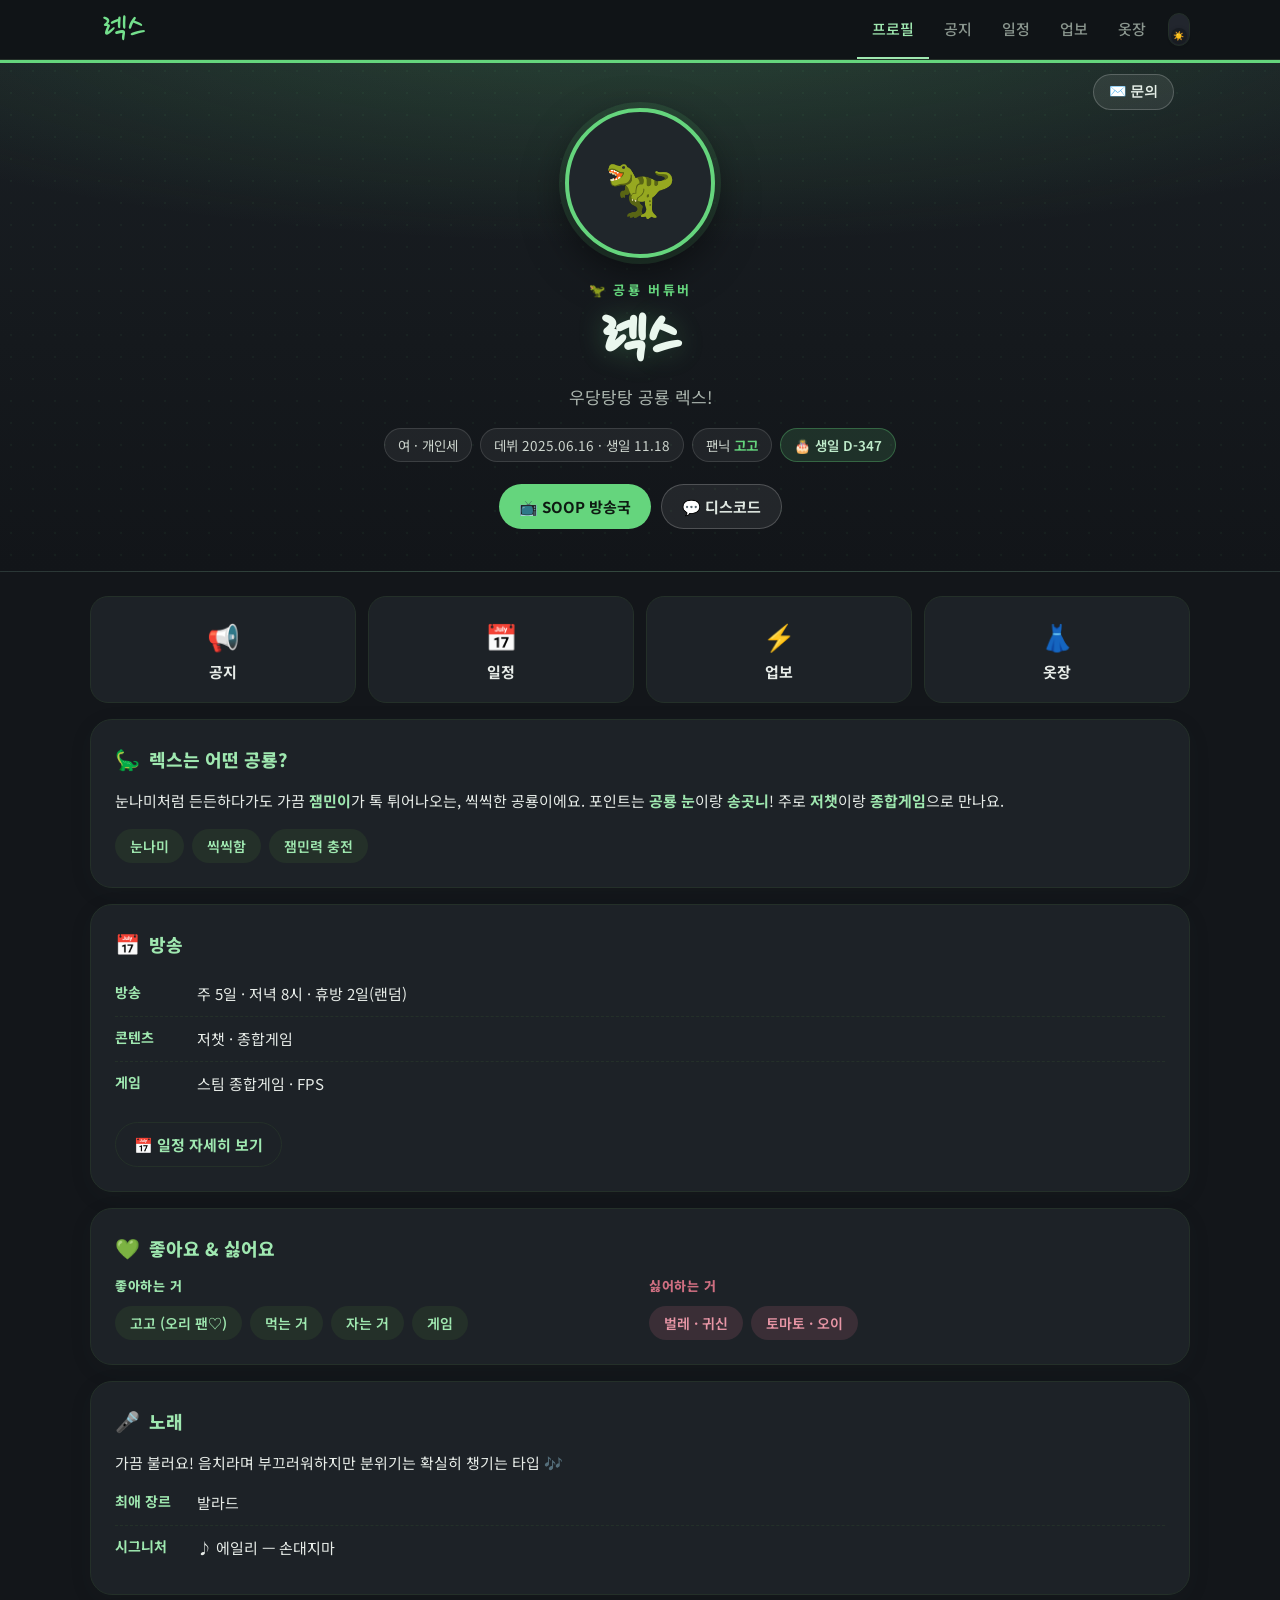
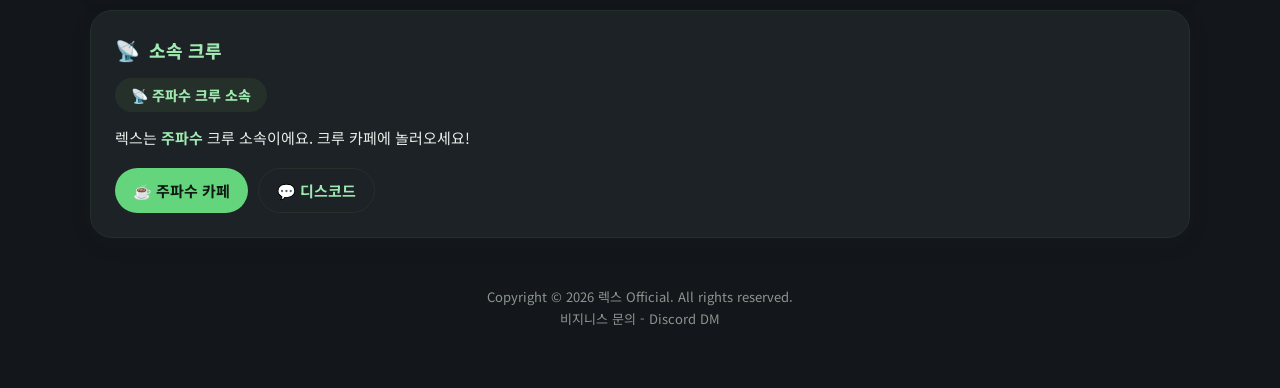
==== index.html @ 1ec3212a "Add files via upload" ====
<!DOCTYPE html>
<html lang="ko">
<head>
  <meta charset="UTF-8">
  <meta name="viewport" content="width=device-width, initial-scale=1.0">
  <title>렉스</title>
  <link rel="icon" type="image/jpeg" href="https://profile.img.sooplive.co.kr/LOGO/fo/fonetree/fonetree.jpg">
  <meta name="description" content="우당탕탕 공룡 렉스 공식 페이지">
  <meta property="og:type" content="website">
  <meta property="og:title" content="렉스">
  <meta property="og:description" content="우당탕탕 공룡 렉스 공식 페이지">
  <meta property="og:image" content="https://profile.img.sooplive.co.kr/LOGO/fo/fonetree/fonetree.jpg">
  <meta property="og:image:width" content="600">
  <meta property="og:image:height" content="600">
  <meta name="twitter:card" content="summary_large_image">
  <link href="https://fonts.googleapis.com/css2?family=Nanum+Pen+Script&family=Noto+Sans+KR:wght@300;400;500;700;800&display=swap" rel="stylesheet">
  <style>
    :root {
      /* 렉스: 초록 #65D57D + 슬레이트 #3C3F43 (style.css :root와 같은 값) */
      --main: #65D57D;
      --main-dark: #2BA458;
      --main-light: #DDF5E5;
      --bg: #F3FAF5;
      --card: #FFFFFF;
      --logo: #2BA458;
      --text: #262B2E;
      --text-soft: #8A938C;
      --slate: #3C3F43;
      --page-width: 1100px;
      --pen: 'Noto Sans KR', sans-serif;        /* 본문 = 깔끔 가독성 */
      --katuri: 'Nanum Pen Script', cursive;     /* 로고·이름 = 손글씨 */
    }
    body.dark {
      --main: #65D57D;
      --main-dark: #9FE8B0;
      --main-light: #243029;
      --bg: #13161A;
      --card: #1D2227;
      --logo: #74E08D;
      --text: #E7ECE8;
      --text-soft: #8A968E;
    }
    body.dark .nav { background: rgba(17,20,24,0.9); }
    body.dark .iq-modal { background: var(--card); color: var(--text); }
    body { transition: background .2s ease, color .2s ease; }
    * { margin: 0; padding: 0; box-sizing: border-box; }
    body {
      background: var(--bg); color: var(--text);
      font-family: var(--pen);
      min-height: 100vh;
      padding: 20px 16px 40px;
      overflow-x: hidden;
    }
    /* ── 네비 ── */
    .nav {
      position: sticky; top: 0; z-index: 100;
      background: rgba(243,250,245,0.9);
      backdrop-filter: blur(12px);
      border-bottom: 1.5px solid var(--main-light);
      display: flex; justify-content: center;
      margin: -20px -16px 0;
      padding: 0 12px;
    }
    .nav-inner { display: flex; align-items: center; max-width: var(--page-width); width: 100%; }
    .nav a.nav-logo {
      font-family: var(--katuri); font-size: 38px !important;
      color: var(--logo) !important; padding: 6px 12px;
      text-decoration: none; margin-right: auto;
      line-height: 1; white-space: nowrap; flex-shrink: 0;
    }
    .nav a {
      padding: 18px 15px; font-size: 15px; font-weight: 500;
      color: var(--text-soft); text-decoration: none;
      border-bottom: 2.5px solid transparent; transition: all .2s; white-space: nowrap;
    }
    .nav a:hover, .nav a.active { color: var(--main-dark); border-bottom-color: var(--main-dark); }
    .theme-switch {
      flex-shrink: 0; margin-left: 7px; position: relative;
      width: 22px; height: 33px; border-radius: 999px;
      border: 1.5px solid var(--main-light); background: #eceef1; cursor: pointer; padding: 0;
    }
    .theme-switch .knob {
      position: absolute; left: 1.5px; top: 1.5px; width: 16px; height: 16px; border-radius: 50%;
      background: #fff; display: flex; align-items: center; justify-content: center;
      font-size: 9px; transition: top .2s ease, background .2s ease; box-shadow: 0 1px 4px rgba(0,0,0,.2);
    }
    body.dark .theme-switch { background: #22262e; }
    body.dark .theme-switch .knob { top: 14px; background: #181c22; }
    @media (max-width: 560px) {
      .nav a.nav-logo { font-size: 30px !important; padding: 6px 6px; }
      .nav { padding: 0 6px; }
      .nav a { padding: 14px 9px; font-size: 13px; }
    }
    @media (max-width: 400px) { .nav a { padding: 12px 7px; font-size: 12px; } }
    /* ── 히어로 (다크 풀배경 + 초록 포인트) ── */
    .hero {
      position: relative; left: 50%; margin-left: -50vw; width: 100vw;
      box-shadow: inset 0 3px 0 0 var(--main);
      background:
        radial-gradient(125% 80% at 50% -12%, rgba(101,213,125,0.22), transparent 60%),
        linear-gradient(180deg, #191e23 0%, #15191d 55%, #121519 100%);
      border-bottom: 1px solid rgba(255,255,255,0.06);
      overflow: hidden;
    }
    .hero::after {
      content: ""; position: absolute; inset: 0; pointer-events: none; opacity: .55;
      background-image: radial-gradient(rgba(101,213,125,0.09) 1px, transparent 1.6px);
      background-size: 22px 22px;
    }
    .hero-inner { position: relative; z-index: 1; max-width: var(--page-width); margin: 0 auto; padding: 48px 16px 42px; text-align: center; }
    .inquiry-btn {
      position: absolute; top: 14px; right: 16px; z-index: 3;
      background: rgba(255,255,255,0.08); border: 1.5px solid rgba(255,255,255,0.2);
      color: #e6efe8; border-radius: 999px; padding: 8px 15px;
      font-size: 14px; font-weight: 700; cursor: pointer; transition: .2s;
    }
    .inquiry-btn:hover { background: var(--main); color: #0e1a12; border-color: var(--main); }
    .avatar {
      width: 150px; height: 150px; border-radius: 50%; overflow: hidden; margin: 0 auto 18px;
      background: #20262b; border: 4px solid var(--main);
      box-shadow: 0 0 0 6px rgba(101,213,125,0.12), 0 14px 40px rgba(0,0,0,0.5);
      display: flex; align-items: center; justify-content: center; font-size: 58px; cursor: pointer;
    }
    .avatar img { width: 100%; height: 100%; object-fit: cover; display: block; }
    .hero-eyebrow { display: inline-block; font-size: 13px; font-weight: 700; letter-spacing: .18em; color: var(--main); margin-bottom: 4px; }
    .hero-name { font-family: var(--katuri); font-size: 70px; line-height: 1; color: #EAF7EE; margin: 2px 0 8px; text-shadow: 0 2px 26px rgba(101,213,125,0.28); }
    .hero-bio { font-size: 17px; color: #aab4ad; max-width: 520px; margin: 0 auto; line-height: 1.7; }
    .hero-meta { display: flex; gap: 8px; justify-content: center; flex-wrap: wrap; margin-top: 16px; }
    .meta-chip { font-size: 13.5px; color: #cdd5ce; background: rgba(255,255,255,0.06); border: 1px solid rgba(255,255,255,0.12); padding: 6px 13px; border-radius: 999px; }
    .meta-chip b { color: var(--main); font-weight: 700; }
    .meta-chip.dday { background: rgba(101,213,125,0.14); border-color: rgba(101,213,125,0.32); color: #bfeccb; font-weight: 600; }
    .hero-btns { display: flex; gap: 10px; justify-content: center; flex-wrap: wrap; margin-top: 22px; }
    .hbtn { display: inline-flex; align-items: center; gap: 7px; padding: 11px 20px; border-radius: 999px; font-size: 15px; font-weight: 700; text-decoration: none; transition: .2s; }
    .hbtn.primary { background: var(--main); color: #0e1a12; }
    .hbtn.primary:hover { background: #7ee093; transform: translateY(-2px); }
    .hbtn.ghost { background: rgba(255,255,255,0.07); color: #dfe7e1; border: 1.5px solid rgba(255,255,255,0.2); }
    .hbtn.ghost:hover { background: rgba(255,255,255,0.14); transform: translateY(-2px); }
    @media (max-width: 560px) {
      .hero-name { font-size: 52px; }
      .avatar { width: 122px; height: 122px; font-size: 46px; }
      .hero-inner { padding: 40px 16px 36px; }
    }
    /* ── 본문 ── */
    .wrap { max-width: var(--page-width); margin: 0 auto; position: relative; z-index: 1; }
    .tiles { display: grid; grid-template-columns: repeat(4, 1fr); gap: 12px; margin: 24px 0 4px; }
    .tile { display: flex; flex-direction: column; align-items: center; gap: 7px; padding: 20px 10px; border-radius: 18px; background: var(--card); border: 1.5px solid var(--main-light); text-decoration: none; color: var(--text); font-weight: 700; font-size: 15px; transition: .2s; }
    .tile:hover { transform: translateY(-3px); border-color: var(--main); box-shadow: 0 10px 26px rgba(0,0,0,0.12); }
    .tile .ic { font-size: 26px; }
    @media (max-width: 560px) { .tiles { grid-template-columns: repeat(2, 1fr); } }
    .card { background: var(--card); border: 1.5px solid var(--main-light); border-radius: 22px; padding: 24px; margin-top: 16px; box-shadow: 0 6px 24px rgba(40,60,50,0.07); }
    .card-head { display: flex; align-items: center; gap: 9px; margin-bottom: 14px; }
    .card-head .ic { font-size: 20px; }
    .card-head h2 { font-size: 18px; font-weight: 800; color: var(--main-dark); }
    .card p { color: var(--text); line-height: 1.85; font-size: 15px; }
    .card p b { color: var(--main-dark); }
    .chips { display: flex; gap: 8px; flex-wrap: wrap; }
    .chips.mt { margin-top: 14px; }
    .chip { background: var(--main-light); color: var(--main-dark); border-radius: 999px; padding: 7px 15px; font-size: 14px; font-weight: 600; }
    .chip.neg { background: rgba(217,116,138,0.15); color: #cf6f81; }
    body.dark .chip.neg { color: #e896a6; }
    .ld { display: grid; grid-template-columns: 1fr 1fr; gap: 18px; }
    .ld .lab { font-size: 13px; font-weight: 800; letter-spacing: .04em; margin-bottom: 11px; }
    .ld .like .lab { color: var(--main-dark); }
    .ld .dis .lab { color: #cf6f81; }
    @media (max-width: 560px) { .ld { grid-template-columns: 1fr; gap: 16px; } }
    .info-rows { margin-top: 4px; }
    .ir { display: flex; gap: 12px; padding: 10px 0; border-bottom: 1px dashed var(--main-light); }
    .ir:last-child { border-bottom: none; }
    .ir .k { flex-shrink: 0; width: 70px; font-weight: 700; color: var(--main-dark); font-size: 14px; }
    .ir .v { color: var(--text); font-size: 15px; line-height: 1.6; }
    .cbtns { display: flex; gap: 10px; flex-wrap: wrap; margin-top: 16px; }
    .cbtn { display: inline-flex; align-items: center; gap: 7px; padding: 11px 18px; border-radius: 999px; font-size: 15px; font-weight: 700; text-decoration: none; transition: .2s; }
    .cbtn.fill { background: var(--main); color: #0e1a12; }
    .cbtn.fill:hover { filter: brightness(1.06); transform: translateY(-2px); }
    .cbtn.line { background: transparent; border: 1.5px solid var(--main-light); color: var(--main-dark); }
    .cbtn.line:hover { background: var(--main-light); transform: translateY(-2px); }
    .crew-badge { display: inline-flex; align-items: center; gap: 7px; background: var(--main-light); color: var(--main-dark); font-weight: 800; font-size: 14px; padding: 7px 16px; border-radius: 999px; margin-bottom: 12px; }
    /* ── 문의 모달 ── */
    .iq-ov { position: absolute; left: 0; right: 0; background: rgba(15,18,22,0.45); display: none; align-items: flex-start; justify-content: center; z-index: 600; padding: 16px; }
    .iq-ov.show { display: flex; }
    .iq-modal { background: var(--card); color: var(--text); border-radius: 22px; width: 100%; max-width: 420px; padding: 24px; box-shadow: 0 20px 60px rgba(0,0,0,0.35); border: 1.5px solid var(--main-light); }
    .iq-title { font-size: 18px; font-weight: 800; color: var(--main-dark); margin-bottom: 4px; }
    .iq-desc { font-size: 13px; color: var(--text-soft); margin-bottom: 16px; }
    .iq-input { width: 100%; padding: 12px 14px; border-radius: 12px; border: 1.5px solid var(--main-light); font-size: 14px; outline: none; margin-bottom: 10px; font-family: inherit; background: var(--bg); color: var(--text); box-sizing: border-box; }
    .iq-input:focus { border-color: var(--main); }
    .iq-btns { display: flex; gap: 8px; margin-top: 6px; }
    .iq-btns button { flex: 1; padding: 12px; border-radius: 12px; border: none; font-size: 14px; font-weight: 700; cursor: pointer; }
    .iq-send { background: var(--main); color: #0e1a12; }
    .iq-cancel { background: var(--main-light); color: var(--main-dark); }
    footer { text-align: center; color: var(--text-soft); font-size: 13px; margin-top: 30px; padding: 18px 0; line-height: 1.7; }
  </style>
</head>
<body>
<nav class="nav">
  <div class="nav-inner">
    <a href="index.html" class="nav-logo">렉스</a>
    <a href="index.html" class="active">프로필</a>
    <a href="notice/">공지</a>
    <a href="schedule/">일정</a>
    <a href="work/">업보</a>
    <a href="dress/">옷장</a>
    <button class="theme-switch" id="themeSwitch" type="button" aria-label="다크모드 전환"><span class="knob" id="themeKnob">🌙</span></button>
  </div>
</nav>
<header class="hero">
  <div class="hero-inner">
    <button class="inquiry-btn" onclick="openInquiry()">✉️ 문의</button>
    <div class="avatar" id="avatarWrap">
      <img id="avatarImg" src="" alt="렉스" style="display:none" onerror="this.style.display='none'; var e=document.getElementById('avatarEmoji'); if(e) e.style.display='flex'">
      <span id="avatarEmoji">🦖</span>
    </div>
    <span class="hero-eyebrow">🦖 공룡 버튜버</span>
    <h1 class="hero-name" id="info-name">렉스</h1>
    <p class="hero-bio" id="info-catchphrase">우당탕탕 공룡 렉스!</p>
    <div class="hero-meta">
      <span class="meta-chip">여 · 개인세</span>
      <span class="meta-chip" id="info-dates"></span>
      <span class="meta-chip">팬닉 <b id="info-fandom"></b></span>
      <span class="meta-chip dday" id="dday-chip" style="display:none"><span id="dday"></span></span>
    </div>
    <div class="hero-btns">
      <a class="hbtn primary" href="https://www.sooplive.com/station/fonetree" target="_blank" rel="noopener">📺 SOOP 방송국</a>
      <a class="hbtn ghost" href="https://discord.gg/Ug9bsttu" target="_blank" rel="noopener">💬 디스코드</a>
    </div>
  </div>
</header>

<div class="wrap">

  <div class="tiles">
    <a class="tile" href="notice/"><span class="ic">📢</span>공지</a>
    <a class="tile" href="schedule/"><span class="ic">📅</span>일정</a>
    <a class="tile" href="work/"><span class="ic">⚡</span>업보</a>
    <a class="tile" href="dress/"><span class="ic">👗</span>옷장</a>
  </div>

  <div class="card">
    <div class="card-head"><span class="ic">🦕</span><h2>렉스는 어떤 공룡?</h2></div>
    <p>눈나미처럼 든든하다가도 가끔 <b>잼민이</b>가 톡 튀어나오는, 씩씩한 공룡이에요. 포인트는 <b>공룡 눈</b>이랑 <b>송곳니</b>! 주로 <b>저챗</b>이랑 <b>종합게임</b>으로 만나요.</p>
    <div class="chips mt" id="info-tags"></div>
  </div>

  <div class="card">
    <div class="card-head"><span class="ic">📅</span><h2>방송</h2></div>
    <div class="info-rows">
      <div class="ir"><span class="k">방송</span><span class="v">주 5일 · 저녁 8시 · 휴방 2일(랜덤)</span></div>
      <div class="ir"><span class="k">콘텐츠</span><span class="v">저챗 · 종합게임</span></div>
      <div class="ir"><span class="k">게임</span><span class="v">스팀 종합게임 · FPS</span></div>
    </div>
    <div class="cbtns"><a class="cbtn line" href="schedule/">📅 일정 자세히 보기</a></div>
  </div>

  <div class="card">
    <div class="card-head"><span class="ic">💚</span><h2>좋아요 &amp; 싫어요</h2></div>
    <div class="ld">
      <div class="like">
        <div class="lab">좋아하는 거</div>
        <div class="chips">
          <span class="chip" id="like1"></span>
          <span class="chip" id="like2"></span>
          <span class="chip" id="like3"></span>
          <span class="chip" id="like4"></span>
        </div>
      </div>
      <div class="dis">
        <div class="lab">싫어하는 거</div>
        <div class="chips">
          <span class="chip neg" id="dislike1"></span>
          <span class="chip neg" id="dislike2"></span>
        </div>
      </div>
    </div>
  </div>

  <div class="card">
    <div class="card-head"><span class="ic">🎤</span><h2>노래</h2></div>
    <p>가끔 불러요! 음치라며 부끄러워하지만 분위기는 확실히 챙기는 타입 🎶</p>
    <div class="info-rows">
      <div class="ir"><span class="k">최애 장르</span><span class="v">발라드</span></div>
      <div class="ir"><span class="k">시그니처</span><span class="v">♪ 에일리 — 손대지마</span></div>
    </div>
  </div>

  <div class="card">
    <div class="card-head"><span class="ic">📡</span><h2>소속 크루</h2></div>
    <span class="crew-badge">📡 주파수 크루 소속</span>
    <p>렉스는 <b>주파수</b> 크루 소속이에요. 크루 카페에 놀러오세요!</p>
    <div class="cbtns">
      <a class="cbtn fill" href="https://cafe.naver.com/zoopasu" target="_blank" rel="noopener">☕ 주파수 카페</a>
      <a class="cbtn line" href="https://discord.gg/Ug9bsttu" target="_blank" rel="noopener">💬 디스코드</a>
    </div>
  </div>

</div>

<footer>Copyright © 2026 렉스 Official. All rights reserved.<br>비지니스 문의 - Discord DM</footer>

<div class="iq-ov" id="iq-ov" onclick="if(event.target===this)closeInquiry()">
  <div class="iq-modal">
    <div class="iq-title">✉️ 문의하기</div>
    <div class="iq-desc">렉스에게 하고 싶은 말을 남겨주세요 🦖</div>
    <input class="iq-input" id="iq-nick" placeholder="닉네임 (필수)">
    <textarea class="iq-input" id="iq-msg" rows="4" placeholder="문의 내용을 적어주세요"></textarea>
    <div class="iq-btns">
      <button class="iq-cancel" onclick="closeInquiry()">취소</button>
      <button class="iq-send" onclick="sendInquiry()">보내기 💚</button>
    </div>
  </div>
</div>
<script src="https://cdn.jsdelivr.net/npm/@supabase/supabase-js@2/dist/umd/supabase.min.js"></script>
<script src="supabase.js"></script>
<script>
  // 화면에 "그 요소가 있을 때만" 채워짐. DB(profile id=1)가 비어도 아래 기본값으로 보임.
  const defaults = {
    'soop-id': 'fonetree',
    avatar: '',                       // 직접 이미지/움짤(.gif) URL을 넣으면 SOOP 프사보다 우선
    'info-name': '렉스',
    'info-catchphrase': '우당탕탕 공룡 렉스!',
    'info-tags': '눈나미, 씩씩함, 잼민력 충전',
    'info-fandom': '고고',
    'info-dates': '데뷔 2025.06.16 · 생일 11.18',
    like1: '고고 (오리 팬♡)', like2: '먹는 거', like3: '자는 거', like4: '게임',
    dislike1: '벌레 · 귀신', dislike2: '토마토 · 오이',
  };

  async function load() {
    let saved = {};
    try {
      const { data } = await db.from('profile').select('data').eq('id', 1);
      if (data && data[0] && data[0].data) saved = data[0].data;
    } catch (e) { console.log('profile load error', e); }
    const d = { ...defaults, ...saved };

    // 필수① SOOP 프사 연동: 직접 URL(avatar) 우선, 없으면 soop-id로 자동 조립
    function soopAvatar(id) {
      if (!id) return null;
      id = id.trim().toLowerCase();
      if (id.length < 2) return null;
      return `https://profile.img.sooplive.co.kr/LOGO/${id.slice(0,2)}/${id}/${id}.jpg`;
    }
    const url = d.avatar || soopAvatar(d['soop-id']);
    const img = document.getElementById('avatarImg');
    const em = document.getElementById('avatarEmoji');
    if (url && img) { img.src = url; img.style.display = 'block'; if (em) em.style.display = 'none'; }

    const set = (id, v) => { const el = document.getElementById(id); if (el) el.textContent = v || ''; };
    set('info-name', d['info-name']);
    set('info-catchphrase', d['info-catchphrase']);
    set('info-dates', d['info-dates']);
    set('info-fandom', d['info-fandom']);

    const tagsEl = document.getElementById('info-tags');
    if (tagsEl) tagsEl.innerHTML = (d['info-tags'] || '').split(',').filter(t => t.trim())
      .map(t => `<span class="chip">${t.trim()}</span>`).join('');

    ['like1','like2','like3','like4','dislike1','dislike2'].forEach(id => {
      const el = document.getElementById(id);
      if (el) { const v = (d[id] || '').trim(); el.textContent = v; el.style.display = v ? '' : 'none'; }
    });
  }
  load();

  // 필수② 문의 모달
  function openInquiry() {
    const ov = document.getElementById('iq-ov');
    const e = window.event;
    let y = 80;
    if (e) { y = (e.pageY != null ? e.pageY : (e.clientY || 0)); }
    ov.style.top = Math.max(10, y - 60) + 'px';
    ov.classList.add('show');
  }
  function closeInquiry() { document.getElementById('iq-ov').classList.remove('show'); }
  async function sendInquiry() {
    const nick = document.getElementById('iq-nick').value.trim();
    if (!nick) { alert('닉네임을 적어주세요'); return; }
    const msg = document.getElementById('iq-msg').value.trim();
    if (!msg) { alert('문의 내용을 적어주세요'); return; }
    const ok = await insertRow('inquiries', { nickname: nick, message: msg });
    if (ok) {
      alert('문의가 전송됐어요! 🦖');
      document.getElementById('iq-nick').value = ''; document.getElementById('iq-msg').value = '';
      closeInquiry();
    } else { alert('전송 실패 ㅠㅠ 잠시 후 다시 시도해주세요'); }
  }

  // SOOP iframe 높이 자동 전송
  if (window.parent !== window && typeof initIframeResize === 'function') {
    window.addEventListener('load', initIframeResize);
    setTimeout(initIframeResize, 800);
  }
</script>
<script>
  // 필수③ 다크모드 토글 (저장값이 'light'가 아니면 다크 = 기본 다크)
  (function () {
    if (localStorage.getItem('theme') !== 'light') document.body.classList.add('dark');
    var sw = document.getElementById('themeSwitch');
    var knob = document.getElementById('themeKnob');
    function refresh() { if (knob) knob.textContent = document.body.classList.contains('dark') ? '☀️' : '🌙'; }
    if (sw) sw.addEventListener('click', function () {
      document.body.classList.toggle('dark');
      localStorage.setItem('theme', document.body.classList.contains('dark') ? 'dark' : 'light');
      refresh();
    });
    refresh();
  })();
</script>
<script src="fx.js"></script>
<script>
  // 생일 D-Day (fx.js의 fxDday 사용). 생일 = 11-18
  (function () {
    if (typeof fxDday !== 'function') return;
    var n = fxDday('11-18');
    if (n === null) return;
    var chip = document.getElementById('dday-chip');
    var t = document.getElementById('dday');
    if (t) t.textContent = (n === 0 ? '🎉 오늘 생일!' : '🎂 생일 D-' + n);
    if (chip) chip.style.display = '';
  })();
</script>
</body>
</html>
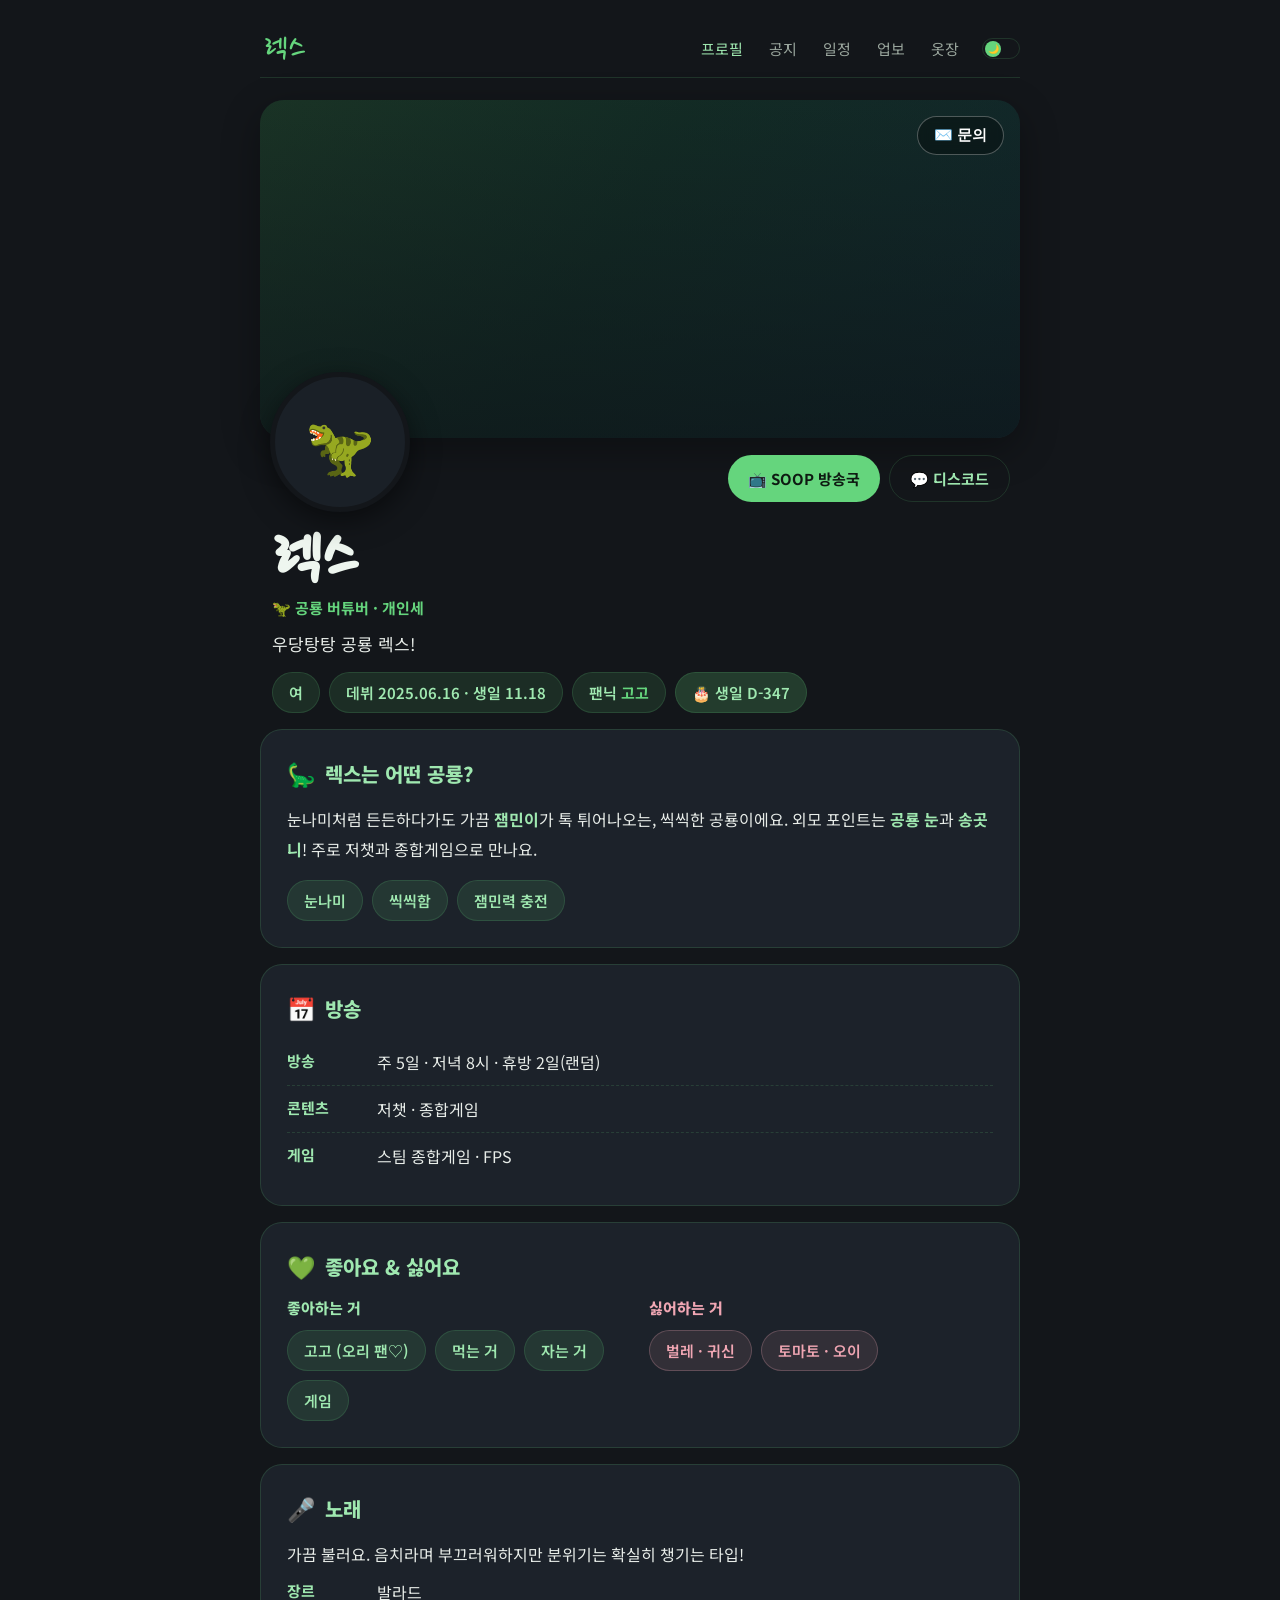
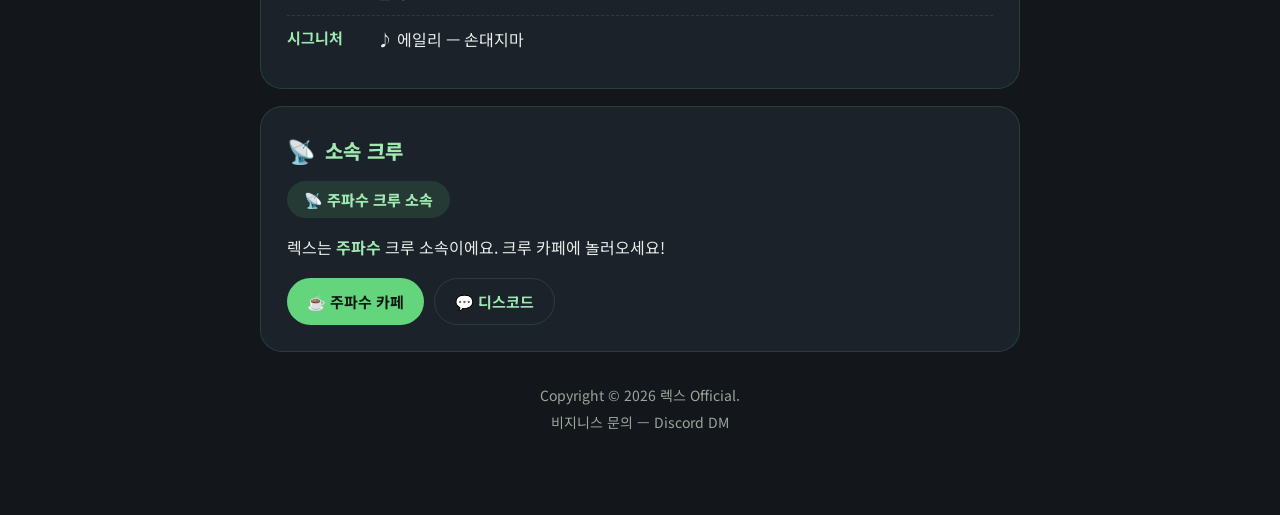
==== commit 1e267cf4: "Add files via upload" ====
--- a/index.html
+++ b/index.html
@@ -10,412 +10,246 @@
   <meta property="og:title" content="렉스">
   <meta property="og:description" content="우당탕탕 공룡 렉스 공식 페이지">
   <meta property="og:image" content="https://profile.img.sooplive.co.kr/LOGO/fo/fonetree/fonetree.jpg">
-  <meta property="og:image:width" content="600">
-  <meta property="og:image:height" content="600">
+  <meta property="og:image:width" content="600"><meta property="og:image:height" content="600">
   <meta name="twitter:card" content="summary_large_image">
-  <link href="https://fonts.googleapis.com/css2?family=Nanum+Pen+Script&family=Noto+Sans+KR:wght@300;400;500;700;800&display=swap" rel="stylesheet">
+  <link href="https://fonts.googleapis.com/css2?family=Nanum+Pen+Script&family=Noto+Sans+KR:wght@400;500;700;800&display=swap" rel="stylesheet">
   <style>
-    :root {
-      /* 렉스: 초록 #65D57D + 슬레이트 #3C3F43 (style.css :root와 같은 값) */
-      --main: #65D57D;
-      --main-dark: #2BA458;
-      --main-light: #DDF5E5;
-      --bg: #F3FAF5;
-      --card: #FFFFFF;
-      --logo: #2BA458;
-      --text: #262B2E;
-      --text-soft: #8A938C;
-      --slate: #3C3F43;
-      --page-width: 1100px;
-      --pen: 'Noto Sans KR', sans-serif;        /* 본문 = 깔끔 가독성 */
-      --katuri: 'Nanum Pen Script', cursive;     /* 로고·이름 = 손글씨 */
+    :root{
+      --bg:#13161A; --bg2:#0E1115; --card:#1C222A; --main:#65D57D; --soft:#9FE8B0; --line:rgba(101,213,125,.16);
+      --text:#E8EDE9; --tsoft:#9AA69D; --pink:#F0A6B3; --page:760px;
+      --banner-h:338px; --hand:'Nanum Pen Script',cursive; --pen:'Noto Sans KR',sans-serif;
     }
-    body.dark {
-      --main: #65D57D;
-      --main-dark: #9FE8B0;
-      --main-light: #243029;
-      --bg: #13161A;
-      --card: #1D2227;
-      --logo: #74E08D;
-      --text: #E7ECE8;
-      --text-soft: #8A968E;
-    }
-    body.dark .nav { background: rgba(17,20,24,0.9); }
-    body.dark .iq-modal { background: var(--card); color: var(--text); }
-    body { transition: background .2s ease, color .2s ease; }
-    * { margin: 0; padding: 0; box-sizing: border-box; }
-    body {
-      background: var(--bg); color: var(--text);
-      font-family: var(--pen);
-      min-height: 100vh;
-      padding: 20px 16px 40px;
-      overflow-x: hidden;
-    }
-    /* ── 네비 ── */
-    .nav {
-      position: sticky; top: 0; z-index: 100;
-      background: rgba(243,250,245,0.9);
-      backdrop-filter: blur(12px);
-      border-bottom: 1.5px solid var(--main-light);
-      display: flex; justify-content: center;
-      margin: -20px -16px 0;
-      padding: 0 12px;
-    }
-    .nav-inner { display: flex; align-items: center; max-width: var(--page-width); width: 100%; }
-    .nav a.nav-logo {
-      font-family: var(--katuri); font-size: 38px !important;
-      color: var(--logo) !important; padding: 6px 12px;
-      text-decoration: none; margin-right: auto;
-      line-height: 1; white-space: nowrap; flex-shrink: 0;
-    }
-    .nav a {
-      padding: 18px 15px; font-size: 15px; font-weight: 500;
-      color: var(--text-soft); text-decoration: none;
-      border-bottom: 2.5px solid transparent; transition: all .2s; white-space: nowrap;
-    }
-    .nav a:hover, .nav a.active { color: var(--main-dark); border-bottom-color: var(--main-dark); }
-    .theme-switch {
-      flex-shrink: 0; margin-left: 7px; position: relative;
-      width: 22px; height: 33px; border-radius: 999px;
-      border: 1.5px solid var(--main-light); background: #eceef1; cursor: pointer; padding: 0;
-    }
-    .theme-switch .knob {
-      position: absolute; left: 1.5px; top: 1.5px; width: 16px; height: 16px; border-radius: 50%;
-      background: #fff; display: flex; align-items: center; justify-content: center;
-      font-size: 9px; transition: top .2s ease, background .2s ease; box-shadow: 0 1px 4px rgba(0,0,0,.2);
-    }
-    body.dark .theme-switch { background: #22262e; }
-    body.dark .theme-switch .knob { top: 14px; background: #181c22; }
-    @media (max-width: 560px) {
-      .nav a.nav-logo { font-size: 30px !important; padding: 6px 6px; }
-      .nav { padding: 0 6px; }
-      .nav a { padding: 14px 9px; font-size: 13px; }
-    }
-    @media (max-width: 400px) { .nav a { padding: 12px 7px; font-size: 12px; } }
-    /* ── 히어로 (다크 풀배경 + 초록 포인트) ── */
-    .hero {
-      position: relative; left: 50%; margin-left: -50vw; width: 100vw;
-      box-shadow: inset 0 3px 0 0 var(--main);
-      background:
-        radial-gradient(125% 80% at 50% -12%, rgba(101,213,125,0.22), transparent 60%),
-        linear-gradient(180deg, #191e23 0%, #15191d 55%, #121519 100%);
-      border-bottom: 1px solid rgba(255,255,255,0.06);
-      overflow: hidden;
-    }
-    .hero::after {
-      content: ""; position: absolute; inset: 0; pointer-events: none; opacity: .55;
-      background-image: radial-gradient(rgba(101,213,125,0.09) 1px, transparent 1.6px);
-      background-size: 22px 22px;
-    }
-    .hero-inner { position: relative; z-index: 1; max-width: var(--page-width); margin: 0 auto; padding: 48px 16px 42px; text-align: center; }
-    .inquiry-btn {
-      position: absolute; top: 14px; right: 16px; z-index: 3;
-      background: rgba(255,255,255,0.08); border: 1.5px solid rgba(255,255,255,0.2);
-      color: #e6efe8; border-radius: 999px; padding: 8px 15px;
-      font-size: 14px; font-weight: 700; cursor: pointer; transition: .2s;
-    }
-    .inquiry-btn:hover { background: var(--main); color: #0e1a12; border-color: var(--main); }
-    .avatar {
-      width: 150px; height: 150px; border-radius: 50%; overflow: hidden; margin: 0 auto 18px;
-      background: #20262b; border: 4px solid var(--main);
-      box-shadow: 0 0 0 6px rgba(101,213,125,0.12), 0 14px 40px rgba(0,0,0,0.5);
-      display: flex; align-items: center; justify-content: center; font-size: 58px; cursor: pointer;
-    }
-    .avatar img { width: 100%; height: 100%; object-fit: cover; display: block; }
-    .hero-eyebrow { display: inline-block; font-size: 13px; font-weight: 700; letter-spacing: .18em; color: var(--main); margin-bottom: 4px; }
-    .hero-name { font-family: var(--katuri); font-size: 70px; line-height: 1; color: #EAF7EE; margin: 2px 0 8px; text-shadow: 0 2px 26px rgba(101,213,125,0.28); }
-    .hero-bio { font-size: 17px; color: #aab4ad; max-width: 520px; margin: 0 auto; line-height: 1.7; }
-    .hero-meta { display: flex; gap: 8px; justify-content: center; flex-wrap: wrap; margin-top: 16px; }
-    .meta-chip { font-size: 13.5px; color: #cdd5ce; background: rgba(255,255,255,0.06); border: 1px solid rgba(255,255,255,0.12); padding: 6px 13px; border-radius: 999px; }
-    .meta-chip b { color: var(--main); font-weight: 700; }
-    .meta-chip.dday { background: rgba(101,213,125,0.14); border-color: rgba(101,213,125,0.32); color: #bfeccb; font-weight: 600; }
-    .hero-btns { display: flex; gap: 10px; justify-content: center; flex-wrap: wrap; margin-top: 22px; }
-    .hbtn { display: inline-flex; align-items: center; gap: 7px; padding: 11px 20px; border-radius: 999px; font-size: 15px; font-weight: 700; text-decoration: none; transition: .2s; }
-    .hbtn.primary { background: var(--main); color: #0e1a12; }
-    .hbtn.primary:hover { background: #7ee093; transform: translateY(-2px); }
-    .hbtn.ghost { background: rgba(255,255,255,0.07); color: #dfe7e1; border: 1.5px solid rgba(255,255,255,0.2); }
-    .hbtn.ghost:hover { background: rgba(255,255,255,0.14); transform: translateY(-2px); }
-    @media (max-width: 560px) {
-      .hero-name { font-size: 52px; }
-      .avatar { width: 122px; height: 122px; font-size: 46px; }
-      .hero-inner { padding: 40px 16px 36px; }
-    }
-    /* ── 본문 ── */
-    .wrap { max-width: var(--page-width); margin: 0 auto; position: relative; z-index: 1; }
-    .tiles { display: grid; grid-template-columns: repeat(4, 1fr); gap: 12px; margin: 24px 0 4px; }
-    .tile { display: flex; flex-direction: column; align-items: center; gap: 7px; padding: 20px 10px; border-radius: 18px; background: var(--card); border: 1.5px solid var(--main-light); text-decoration: none; color: var(--text); font-weight: 700; font-size: 15px; transition: .2s; }
-    .tile:hover { transform: translateY(-3px); border-color: var(--main); box-shadow: 0 10px 26px rgba(0,0,0,0.12); }
-    .tile .ic { font-size: 26px; }
-    @media (max-width: 560px) { .tiles { grid-template-columns: repeat(2, 1fr); } }
-    .card { background: var(--card); border: 1.5px solid var(--main-light); border-radius: 22px; padding: 24px; margin-top: 16px; box-shadow: 0 6px 24px rgba(40,60,50,0.07); }
-    .card-head { display: flex; align-items: center; gap: 9px; margin-bottom: 14px; }
-    .card-head .ic { font-size: 20px; }
-    .card-head h2 { font-size: 18px; font-weight: 800; color: var(--main-dark); }
-    .card p { color: var(--text); line-height: 1.85; font-size: 15px; }
-    .card p b { color: var(--main-dark); }
-    .chips { display: flex; gap: 8px; flex-wrap: wrap; }
-    .chips.mt { margin-top: 14px; }
-    .chip { background: var(--main-light); color: var(--main-dark); border-radius: 999px; padding: 7px 15px; font-size: 14px; font-weight: 600; }
-    .chip.neg { background: rgba(217,116,138,0.15); color: #cf6f81; }
-    body.dark .chip.neg { color: #e896a6; }
-    .ld { display: grid; grid-template-columns: 1fr 1fr; gap: 18px; }
-    .ld .lab { font-size: 13px; font-weight: 800; letter-spacing: .04em; margin-bottom: 11px; }
-    .ld .like .lab { color: var(--main-dark); }
-    .ld .dis .lab { color: #cf6f81; }
-    @media (max-width: 560px) { .ld { grid-template-columns: 1fr; gap: 16px; } }
-    .info-rows { margin-top: 4px; }
-    .ir { display: flex; gap: 12px; padding: 10px 0; border-bottom: 1px dashed var(--main-light); }
-    .ir:last-child { border-bottom: none; }
-    .ir .k { flex-shrink: 0; width: 70px; font-weight: 700; color: var(--main-dark); font-size: 14px; }
-    .ir .v { color: var(--text); font-size: 15px; line-height: 1.6; }
-    .cbtns { display: flex; gap: 10px; flex-wrap: wrap; margin-top: 16px; }
-    .cbtn { display: inline-flex; align-items: center; gap: 7px; padding: 11px 18px; border-radius: 999px; font-size: 15px; font-weight: 700; text-decoration: none; transition: .2s; }
-    .cbtn.fill { background: var(--main); color: #0e1a12; }
-    .cbtn.fill:hover { filter: brightness(1.06); transform: translateY(-2px); }
-    .cbtn.line { background: transparent; border: 1.5px solid var(--main-light); color: var(--main-dark); }
-    .cbtn.line:hover { background: var(--main-light); transform: translateY(-2px); }
-    .crew-badge { display: inline-flex; align-items: center; gap: 7px; background: var(--main-light); color: var(--main-dark); font-weight: 800; font-size: 14px; padding: 7px 16px; border-radius: 999px; margin-bottom: 12px; }
-    /* ── 문의 모달 ── */
-    .iq-ov { position: absolute; left: 0; right: 0; background: rgba(15,18,22,0.45); display: none; align-items: flex-start; justify-content: center; z-index: 600; padding: 16px; }
-    .iq-ov.show { display: flex; }
-    .iq-modal { background: var(--card); color: var(--text); border-radius: 22px; width: 100%; max-width: 420px; padding: 24px; box-shadow: 0 20px 60px rgba(0,0,0,0.35); border: 1.5px solid var(--main-light); }
-    .iq-title { font-size: 18px; font-weight: 800; color: var(--main-dark); margin-bottom: 4px; }
-    .iq-desc { font-size: 13px; color: var(--text-soft); margin-bottom: 16px; }
-    .iq-input { width: 100%; padding: 12px 14px; border-radius: 12px; border: 1.5px solid var(--main-light); font-size: 14px; outline: none; margin-bottom: 10px; font-family: inherit; background: var(--bg); color: var(--text); box-sizing: border-box; }
-    .iq-input:focus { border-color: var(--main); }
-    .iq-btns { display: flex; gap: 8px; margin-top: 6px; }
-    .iq-btns button { flex: 1; padding: 12px; border-radius: 12px; border: none; font-size: 14px; font-weight: 700; cursor: pointer; }
-    .iq-send { background: var(--main); color: #0e1a12; }
-    .iq-cancel { background: var(--main-light); color: var(--main-dark); }
-    footer { text-align: center; color: var(--text-soft); font-size: 13px; margin-top: 30px; padding: 18px 0; line-height: 1.7; }
+    body.dim{ --bg:#1A2027; --bg2:#151B22; --card:#242C35; --text:#F2F7F3; --tsoft:#A7B3AA; }
+    *{ margin:0; padding:0; box-sizing:border-box; }
+    body{ background:var(--bg); color:var(--text); font-family:var(--pen); font-size:16px; min-height:100vh; padding:0 20px 80px; overflow-x:hidden; transition:background .2s; }
+    /* nav */
+    .nav{ max-width:var(--page); margin:20px auto 0; display:flex; align-items:center; border-bottom:1px solid var(--line); }
+    .nav a.nav-logo{ font-family:var(--hand); font-size:36px !important; color:var(--main) !important; margin-right:auto; padding:8px 4px; text-decoration:none; line-height:1; white-space:nowrap; }
+    .nav a{ font-size:15px; color:var(--tsoft); text-decoration:none; padding:18px 13px; transition:.15s; white-space:nowrap; }
+    .nav a:hover, .nav a.active{ color:var(--soft); }
+    .tsw{ margin-left:10px; width:38px; height:21px; border-radius:999px; border:1px solid var(--line); background:transparent; position:relative; cursor:pointer; flex-shrink:0; }
+    .tsw .k{ position:absolute; top:1.5px; left:2px; width:16px; height:16px; border-radius:50%; background:var(--main); transition:left .2s; font-size:9px; text-align:center; line-height:16px; }
+    body.dim .tsw .k{ left:18px; }
+    @media(max-width:560px){ .nav a.nav-logo{ font-size:30px !important; } .nav a{ padding:16px 9px; font-size:14px; } }
+    /* profile + banner */
+    .profile{ max-width:var(--page); margin:22px auto 0; }
+    .band{ height:var(--banner-h); border-radius:24px; position:relative; overflow:hidden; box-shadow:0 12px 38px rgba(0,0,0,.32); background:linear-gradient(120deg,#1d3a2a 0%, #143029 45%, #122a31 100%); }
+    .band .bgimg{ position:absolute; inset:0; background-size:cover; background-position:center; background-repeat:no-repeat; }
+    .band .bgimg.blur{ filter:blur(30px) brightness(.62); transform:scale(1.35); }
+    .band .grad{ position:absolute; inset:0; background:linear-gradient(180deg, rgba(13,22,18,.2) 0%, rgba(13,20,24,.7) 100%); }
+    .band .iq{ position:absolute; top:16px; right:16px; z-index:3; background:rgba(0,0,0,.32); border:1px solid rgba(255,255,255,.28); color:#fff; font-size:15px; font-weight:700; padding:9px 16px; border-radius:999px; cursor:pointer; backdrop-filter:blur(6px); }
+    .band .iq:hover{ background:var(--main); color:#0e1a12; border-color:var(--main); }
+    .head{ display:flex; align-items:flex-end; justify-content:space-between; gap:14px; padding:0 10px; margin-top:-66px; position:relative; z-index:2; flex-wrap:wrap; }
+    .avatar{ width:140px; height:140px; border-radius:50%; overflow:hidden; background:#1a2027; border:5px solid var(--bg); box-shadow:0 8px 28px rgba(0,0,0,.5); display:flex; align-items:center; justify-content:center; font-size:56px; flex-shrink:0; cursor:pointer; }
+    .avatar img{ width:100%; height:100%; object-fit:cover; }
+    .hbtns{ display:flex; gap:9px; padding-bottom:10px; flex-wrap:wrap; }
+    .btn{ display:inline-flex; align-items:center; gap:8px; padding:12px 20px; border-radius:999px; font-size:15px; font-weight:700; text-decoration:none; transition:.2s; cursor:pointer; border:none; font-family:inherit; }
+    .btn.fill{ background:var(--main); color:#0e1a12; } .btn.fill:hover{ filter:brightness(1.06); transform:translateY(-2px); }
+    .btn.line{ background:transparent; border:1.5px solid var(--line); color:var(--soft); } .btn.line:hover{ background:rgba(101,213,125,.1); }
+    @media(max-width:560px){ .band{ border-radius:18px; } }
+    .pbody{ padding:16px 12px 0; }
+    .pname{ font-family:var(--hand); font-size:74px; line-height:.9; color:#EEF6EF; }
+    .peb{ font-size:15px; color:var(--main); font-weight:700; margin-top:2px; }
+    .pbio{ font-size:17px; color:var(--text); margin-top:12px; line-height:1.7; }
+    .meta{ display:flex; gap:9px; flex-wrap:wrap; margin-top:14px; }
+    .chip{ background:rgba(101,213,125,.12); color:var(--soft); border:1.5px solid var(--line); border-radius:999px; padding:9px 16px; font-size:15px; font-weight:600; }
+    .chip b{ color:var(--main); } .chip.day{ background:rgba(101,213,125,.2); }
+    .card{ background:var(--card); border:1.5px solid var(--line); border-radius:22px; padding:26px; margin-top:16px; }
+    .card:first-of-type{ margin-top:22px; }
+    .card h2{ font-size:20px; color:var(--soft); display:flex; align-items:center; gap:9px; margin-bottom:14px; font-weight:800; }
+    .card h2 .ic{ font-size:23px; }
+    .card p{ font-size:16px; line-height:1.9; color:var(--text); } .card p b{ color:var(--soft); }
+    .chips{ display:flex; gap:9px; flex-wrap:wrap; } .chips.mt{ margin-top:15px; }
+    .gchip{ background:rgba(101,213,125,.12); color:var(--soft); border:1.5px solid var(--line); border-radius:999px; padding:9px 16px; font-size:15px; font-weight:600; }
+    .gchip.neg{ background:rgba(240,166,179,.1); color:var(--pink); border-color:rgba(240,166,179,.25); }
+    .rows .r{ display:flex; gap:14px; padding:11px 0; border-bottom:1px dashed var(--line); } .rows .r:last-child{ border:none; }
+    .r .k{ width:76px; flex-shrink:0; color:var(--soft); font-weight:700; font-size:15px; } .r .v{ color:var(--text); font-size:16px; }
+    .ld{ display:grid; grid-template-columns:1fr 1fr; gap:18px; } @media(max-width:520px){ .ld{ grid-template-columns:1fr; gap:16px; } }
+    .ld .lab{ font-size:15px; font-weight:800; margin-bottom:12px; } .ld .like .lab{ color:var(--soft); } .ld .dis .lab{ color:var(--pink); }
+    .crewbadge{ display:inline-flex; gap:7px; align-items:center; background:rgba(101,213,125,.13); color:var(--soft); font-weight:800; font-size:15px; padding:8px 17px; border-radius:999px; margin-bottom:14px; }
+    .crewrow{ display:flex; gap:10px; flex-wrap:wrap; margin-top:16px; }
+    footer{ max-width:var(--page); margin:30px auto 0; text-align:center; color:var(--tsoft); font-size:14px; line-height:1.9; }
+    @media(max-width:560px){ .pname{ font-size:62px; } body{ padding:0 16px 70px; } }
+    /* modal */
+    .ov{ position:fixed; inset:0; background:rgba(8,11,14,.66); display:none; align-items:center; justify-content:center; z-index:600; padding:16px; }
+    .ov.show{ display:flex; }
+    .mod{ background:var(--card); border:1.5px solid var(--line); border-radius:22px; width:100%; max-width:420px; padding:26px; box-shadow:0 22px 60px rgba(0,0,0,.5); }
+    .mod h3{ font-size:19px; color:var(--soft); margin-bottom:5px; font-weight:800; }
+    .mod p{ font-size:14px; color:var(--tsoft); margin-bottom:17px; }
+    .mod input,.mod textarea{ width:100%; padding:13px 15px; border-radius:13px; border:1.5px solid var(--line); background:var(--bg2); color:var(--text); font-family:inherit; font-size:15px; margin-bottom:10px; outline:none; }
+    .mod input:focus,.mod textarea:focus{ border-color:var(--main); }
+    .mod .b{ display:flex; gap:9px; margin-top:5px; }
+    .mod .b button{ flex:1; padding:13px; border-radius:13px; border:none; font-weight:800; font-size:15px; cursor:pointer; }
+    .mod .send{ background:var(--main); color:#0e1a12; } .mod .can{ background:rgba(101,213,125,.1); color:var(--soft); }
   </style>
 </head>
 <body>
 <nav class="nav">
-  <div class="nav-inner">
-    <a href="index.html" class="nav-logo">렉스</a>
-    <a href="index.html" class="active">프로필</a>
-    <a href="notice/">공지</a>
-    <a href="schedule/">일정</a>
-    <a href="work/">업보</a>
-    <a href="dress/">옷장</a>
-    <button class="theme-switch" id="themeSwitch" type="button" aria-label="다크모드 전환"><span class="knob" id="themeKnob">🌙</span></button>
-  </div>
+  <a href="index.html" class="nav-logo">렉스</a>
+  <a href="index.html" class="active">프로필</a>
+  <a href="notice/">공지</a>
+  <a href="schedule/">일정</a>
+  <a href="work/">업보</a>
+  <a href="dress/">옷장</a>
+  <button class="tsw" id="themeSwitch" type="button" aria-label="다크모드"><span class="k" id="themeKnob">🌙</span></button>
 </nav>
-<header class="hero">
-  <div class="hero-inner">
-    <button class="inquiry-btn" onclick="openInquiry()">✉️ 문의</button>
+<div class="profile">
+  <div class="band">
+    <div class="bgimg" id="bannerImg"></div>
+    <div class="grad"></div>
+    <button class="iq" onclick="openInquiry()">✉️ 문의</button>
+  </div>
+  <div class="head">
     <div class="avatar" id="avatarWrap">
       <img id="avatarImg" src="" alt="렉스" style="display:none" onerror="this.style.display='none'; var e=document.getElementById('avatarEmoji'); if(e) e.style.display='flex'">
       <span id="avatarEmoji">🦖</span>
     </div>
-    <span class="hero-eyebrow">🦖 공룡 버튜버</span>
-    <h1 class="hero-name" id="info-name">렉스</h1>
-    <p class="hero-bio" id="info-catchphrase">우당탕탕 공룡 렉스!</p>
-    <div class="hero-meta">
-      <span class="meta-chip">여 · 개인세</span>
-      <span class="meta-chip" id="info-dates"></span>
-      <span class="meta-chip">팬닉 <b id="info-fandom"></b></span>
-      <span class="meta-chip dday" id="dday-chip" style="display:none"><span id="dday"></span></span>
-    </div>
-    <div class="hero-btns">
-      <a class="hbtn primary" href="https://www.sooplive.com/station/fonetree" target="_blank" rel="noopener">📺 SOOP 방송국</a>
-      <a class="hbtn ghost" href="https://discord.gg/Ug9bsttu" target="_blank" rel="noopener">💬 디스코드</a>
-    </div>
-  </div>
-</header>
-
-<div class="wrap">
-
-  <div class="tiles">
-    <a class="tile" href="notice/"><span class="ic">📢</span>공지</a>
-    <a class="tile" href="schedule/"><span class="ic">📅</span>일정</a>
-    <a class="tile" href="work/"><span class="ic">⚡</span>업보</a>
-    <a class="tile" href="dress/"><span class="ic">👗</span>옷장</a>
-  </div>
-
-  <div class="card">
-    <div class="card-head"><span class="ic">🦕</span><h2>렉스는 어떤 공룡?</h2></div>
-    <p>눈나미처럼 든든하다가도 가끔 <b>잼민이</b>가 톡 튀어나오는, 씩씩한 공룡이에요. 포인트는 <b>공룡 눈</b>이랑 <b>송곳니</b>! 주로 <b>저챗</b>이랑 <b>종합게임</b>으로 만나요.</p>
+    <div class="hbtns">
+      <a class="btn fill" href="https://www.sooplive.com/station/fonetree" target="_blank" rel="noopener">📺 SOOP 방송국</a>
+      <a class="btn line" href="https://discord.gg/Ug9bsttu" target="_blank" rel="noopener">💬 디스코드</a>
+    </div>
+  </div>
+  <div class="pbody">
+    <h1 class="pname" id="info-name">렉스</h1>
+    <div class="peb">🦖 공룡 버튜버 · 개인세</div>
+    <p class="pbio" id="info-catchphrase">우당탕탕 공룡 렉스!</p>
+    <div class="meta">
+      <span class="chip">여</span>
+      <span class="chip" id="info-dates"></span>
+      <span class="chip">팬닉 <b id="info-fandom"></b></span>
+      <span class="chip day" id="dday-chip" style="display:none"><span id="dday"></span></span>
+    </div>
+  </div>
+
+  <div class="card">
+    <h2><span class="ic">🦕</span>렉스는 어떤 공룡?</h2>
+    <p>눈나미처럼 든든하다가도 가끔 <b>잼민이</b>가 톡 튀어나오는, 씩씩한 공룡이에요. 외모 포인트는 <b>공룡 눈</b>과 <b>송곳니</b>! 주로 저챗과 종합게임으로 만나요.</p>
     <div class="chips mt" id="info-tags"></div>
   </div>
 
   <div class="card">
-    <div class="card-head"><span class="ic">📅</span><h2>방송</h2></div>
-    <div class="info-rows">
-      <div class="ir"><span class="k">방송</span><span class="v">주 5일 · 저녁 8시 · 휴방 2일(랜덤)</span></div>
-      <div class="ir"><span class="k">콘텐츠</span><span class="v">저챗 · 종합게임</span></div>
-      <div class="ir"><span class="k">게임</span><span class="v">스팀 종합게임 · FPS</span></div>
-    </div>
-    <div class="cbtns"><a class="cbtn line" href="schedule/">📅 일정 자세히 보기</a></div>
-  </div>
-
-  <div class="card">
-    <div class="card-head"><span class="ic">💚</span><h2>좋아요 &amp; 싫어요</h2></div>
+    <h2><span class="ic">📅</span>방송</h2>
+    <div class="rows">
+      <div class="r"><span class="k">방송</span><span class="v">주 5일 · 저녁 8시 · 휴방 2일(랜덤)</span></div>
+      <div class="r"><span class="k">콘텐츠</span><span class="v">저챗 · 종합게임</span></div>
+      <div class="r"><span class="k">게임</span><span class="v">스팀 종합게임 · FPS</span></div>
+    </div>
+  </div>
+
+  <div class="card">
+    <h2><span class="ic">💚</span>좋아요 &amp; 싫어요</h2>
     <div class="ld">
-      <div class="like">
-        <div class="lab">좋아하는 거</div>
+      <div class="like"><div class="lab">좋아하는 거</div>
         <div class="chips">
-          <span class="chip" id="like1"></span>
-          <span class="chip" id="like2"></span>
-          <span class="chip" id="like3"></span>
-          <span class="chip" id="like4"></span>
+          <span class="gchip" id="like1"></span><span class="gchip" id="like2"></span><span class="gchip" id="like3"></span><span class="gchip" id="like4"></span>
         </div>
       </div>
-      <div class="dis">
-        <div class="lab">싫어하는 거</div>
+      <div class="dis"><div class="lab">싫어하는 거</div>
         <div class="chips">
-          <span class="chip neg" id="dislike1"></span>
-          <span class="chip neg" id="dislike2"></span>
+          <span class="gchip neg" id="dislike1"></span><span class="gchip neg" id="dislike2"></span>
         </div>
       </div>
     </div>
   </div>
 
   <div class="card">
-    <div class="card-head"><span class="ic">🎤</span><h2>노래</h2></div>
-    <p>가끔 불러요! 음치라며 부끄러워하지만 분위기는 확실히 챙기는 타입 🎶</p>
-    <div class="info-rows">
-      <div class="ir"><span class="k">최애 장르</span><span class="v">발라드</span></div>
-      <div class="ir"><span class="k">시그니처</span><span class="v">♪ 에일리 — 손대지마</span></div>
-    </div>
-  </div>
-
-  <div class="card">
-    <div class="card-head"><span class="ic">📡</span><h2>소속 크루</h2></div>
-    <span class="crew-badge">📡 주파수 크루 소속</span>
+    <h2><span class="ic">🎤</span>노래</h2>
+    <p>가끔 불러요. 음치라며 부끄러워하지만 분위기는 확실히 챙기는 타입!</p>
+    <div class="rows">
+      <div class="r"><span class="k">장르</span><span class="v">발라드</span></div>
+      <div class="r"><span class="k">시그니처</span><span class="v">♪ 에일리 — 손대지마</span></div>
+    </div>
+  </div>
+
+  <div class="card">
+    <h2><span class="ic">📡</span>소속 크루</h2>
+    <span class="crewbadge">📡 주파수 크루 소속</span>
     <p>렉스는 <b>주파수</b> 크루 소속이에요. 크루 카페에 놀러오세요!</p>
-    <div class="cbtns">
-      <a class="cbtn fill" href="https://cafe.naver.com/zoopasu" target="_blank" rel="noopener">☕ 주파수 카페</a>
-      <a class="cbtn line" href="https://discord.gg/Ug9bsttu" target="_blank" rel="noopener">💬 디스코드</a>
-    </div>
-  </div>
-
+    <div class="crewrow">
+      <a class="btn fill" href="https://cafe.naver.com/zoopasu" target="_blank" rel="noopener">☕ 주파수 카페</a>
+      <a class="btn line" href="https://discord.gg/Ug9bsttu" target="_blank" rel="noopener">💬 디스코드</a>
+    </div>
+  </div>
 </div>
 
-<footer>Copyright © 2026 렉스 Official. All rights reserved.<br>비지니스 문의 - Discord DM</footer>
-
-<div class="iq-ov" id="iq-ov" onclick="if(event.target===this)closeInquiry()">
-  <div class="iq-modal">
-    <div class="iq-title">✉️ 문의하기</div>
-    <div class="iq-desc">렉스에게 하고 싶은 말을 남겨주세요 🦖</div>
-    <input class="iq-input" id="iq-nick" placeholder="닉네임 (필수)">
-    <textarea class="iq-input" id="iq-msg" rows="4" placeholder="문의 내용을 적어주세요"></textarea>
-    <div class="iq-btns">
-      <button class="iq-cancel" onclick="closeInquiry()">취소</button>
-      <button class="iq-send" onclick="sendInquiry()">보내기 💚</button>
-    </div>
+<footer>Copyright © 2026 렉스 Official.<br>비지니스 문의 — Discord DM</footer>
+
+<div class="ov" id="iq-ov" onclick="if(event.target===this)closeInquiry()">
+  <div class="mod">
+    <h3>✉️ 문의하기</h3><p>렉스에게 하고 싶은 말을 남겨주세요 🦖</p>
+    <input id="iq-nick" placeholder="닉네임 (필수)"><textarea id="iq-msg" rows="4" placeholder="문의 내용을 적어주세요"></textarea>
+    <div class="b"><button class="can" onclick="closeInquiry()">취소</button><button class="send" onclick="sendInquiry()">보내기 💚</button></div>
   </div>
 </div>
 <script src="https://cdn.jsdelivr.net/npm/@supabase/supabase-js@2/dist/umd/supabase.min.js"></script>
 <script src="supabase.js"></script>
 <script>
-  // 화면에 "그 요소가 있을 때만" 채워짐. DB(profile id=1)가 비어도 아래 기본값으로 보임.
+  // DB(profile id=1)가 비어도 아래 기본값으로 보임. 관리자에서 바꾸면 그 값이 우선.
   const defaults = {
-    'soop-id': 'fonetree',
-    avatar: '',                       // 직접 이미지/움짤(.gif) URL을 넣으면 SOOP 프사보다 우선
-    'info-name': '렉스',
-    'info-catchphrase': '우당탕탕 공룡 렉스!',
-    'info-tags': '눈나미, 씩씩함, 잼민력 충전',
-    'info-fandom': '고고',
-    'info-dates': '데뷔 2025.06.16 · 생일 11.18',
-    like1: '고고 (오리 팬♡)', like2: '먹는 거', like3: '자는 거', like4: '게임',
-    dislike1: '벌레 · 귀신', dislike2: '토마토 · 오이',
+    'soop-id':'fonetree', avatar:'', banner:'',   // avatar/banner: 직접 이미지(.jpg/.png/.gif) URL 넣으면 우선
+    'info-name':'렉스', 'info-catchphrase':'우당탕탕 공룡 렉스!',
+    'info-tags':'눈나미, 씩씩함, 잼민력 충전', 'info-fandom':'고고',
+    'info-dates':'데뷔 2025.06.16 · 생일 11.18',
+    like1:'고고 (오리 팬♡)', like2:'먹는 거', like3:'자는 거', like4:'게임',
+    dislike1:'벌레 · 귀신', dislike2:'토마토 · 오이',
+    birthday:'11-18',
   };
-
-  async function load() {
-    let saved = {};
-    try {
-      const { data } = await db.from('profile').select('data').eq('id', 1);
-      if (data && data[0] && data[0].data) saved = data[0].data;
-    } catch (e) { console.log('profile load error', e); }
-    const d = { ...defaults, ...saved };
-
-    // 필수① SOOP 프사 연동: 직접 URL(avatar) 우선, 없으면 soop-id로 자동 조립
-    function soopAvatar(id) {
-      if (!id) return null;
-      id = id.trim().toLowerCase();
-      if (id.length < 2) return null;
-      return `https://profile.img.sooplive.co.kr/LOGO/${id.slice(0,2)}/${id}/${id}.jpg`;
+  function soopAvatar(id){ if(!id) return null; id=id.trim().toLowerCase(); if(id.length<2) return null; return `https://profile.img.sooplive.co.kr/LOGO/${id.slice(0,2)}/${id}/${id}.jpg`; }
+
+  async function load(){
+    let saved={};
+    try{ const {data}=await db.from('profile').select('data').eq('id',1); if(data&&data[0]&&data[0].data) saved=data[0].data; }catch(e){ console.log('profile load', e); }
+    const d={ ...defaults, ...saved };
+    const avatarUrl = d.avatar || soopAvatar(d['soop-id']);
+
+    // 프사
+    const img=document.getElementById('avatarImg'), em=document.getElementById('avatarEmoji');
+    if(avatarUrl && img){ img.src=avatarUrl; img.style.display='block'; if(em) em.style.display='none'; }
+
+    // 배너: 직접 배너 URL이 있으면 그걸(중앙), 없으면 SOOP 프사를 흐리게 깔아 연동
+    const bg=document.getElementById('bannerImg');
+    if(bg){
+      if(d.banner){ bg.style.backgroundImage=`url("${d.banner}")`; bg.classList.remove('blur'); }
+      else if(avatarUrl){ bg.style.backgroundImage=`url("${avatarUrl}")`; bg.classList.add('blur'); }
     }
-    const url = d.avatar || soopAvatar(d['soop-id']);
-    const img = document.getElementById('avatarImg');
-    const em = document.getElementById('avatarEmoji');
-    if (url && img) { img.src = url; img.style.display = 'block'; if (em) em.style.display = 'none'; }
-
-    const set = (id, v) => { const el = document.getElementById(id); if (el) el.textContent = v || ''; };
-    set('info-name', d['info-name']);
-    set('info-catchphrase', d['info-catchphrase']);
-    set('info-dates', d['info-dates']);
-    set('info-fandom', d['info-fandom']);
-
-    const tagsEl = document.getElementById('info-tags');
-    if (tagsEl) tagsEl.innerHTML = (d['info-tags'] || '').split(',').filter(t => t.trim())
-      .map(t => `<span class="chip">${t.trim()}</span>`).join('');
-
-    ['like1','like2','like3','like4','dislike1','dislike2'].forEach(id => {
-      const el = document.getElementById(id);
-      if (el) { const v = (d[id] || '').trim(); el.textContent = v; el.style.display = v ? '' : 'none'; }
-    });
+
+    const set=(id,v)=>{ const el=document.getElementById(id); if(el) el.textContent=v||''; };
+    set('info-name', d['info-name']); set('info-catchphrase', d['info-catchphrase']);
+    set('info-dates', d['info-dates']); set('info-fandom', d['info-fandom']);
+
+    const tagsEl=document.getElementById('info-tags');
+    if(tagsEl) tagsEl.innerHTML=(d['info-tags']||'').split(',').filter(t=>t.trim()).map(t=>`<span class="gchip">${t.trim()}</span>`).join('');
+
+    ['like1','like2','like3','like4','dislike1','dislike2'].forEach(id=>{ const el=document.getElementById(id); if(el){ const v=(d[id]||'').trim(); el.textContent=v; el.style.display=v?'':'none'; } });
+
+    // 생일 D-Day
+    (function(){ var mmdd=(d.birthday||'11-18').replace(/\./g,'-'); var t=mmdd.split('-'); var m=+t[t.length-2], dd=+t[t.length-1]; if(!m||!dd) return; var n=new Date(); n.setHours(0,0,0,0); var y=n.getFullYear(); var nx=new Date(y,m-1,dd); if(nx<n) nx=new Date(y+1,m-1,dd); var v=Math.round((nx-n)/864e5); var c=document.getElementById('dday-chip'), x=document.getElementById('dday'); if(x) x.textContent=(v===0?'🎉 오늘 생일!':'🎂 생일 D-'+v); if(c) c.style.display=''; })();
   }
   load();
 
-  // 필수② 문의 모달
-  function openInquiry() {
-    const ov = document.getElementById('iq-ov');
-    const e = window.event;
-    let y = 80;
-    if (e) { y = (e.pageY != null ? e.pageY : (e.clientY || 0)); }
-    ov.style.top = Math.max(10, y - 60) + 'px';
-    ov.classList.add('show');
+  // 문의
+  function openInquiry(){ document.getElementById('iq-ov').classList.add('show'); }
+  function closeInquiry(){ document.getElementById('iq-ov').classList.remove('show'); }
+  async function sendInquiry(){
+    const nick=document.getElementById('iq-nick').value.trim(); if(!nick){ alert('닉네임을 적어주세요'); return; }
+    const msg=document.getElementById('iq-msg').value.trim(); if(!msg){ alert('문의 내용을 적어주세요'); return; }
+    const ok=await insertRow('inquiries',{ nickname:nick, message:msg });
+    if(ok){ alert('문의가 전송됐어요! 🦖'); document.getElementById('iq-nick').value=''; document.getElementById('iq-msg').value=''; closeInquiry(); }
+    else { alert('전송 실패 ㅠㅠ 잠시 후 다시 시도해주세요'); }
   }
-  function closeInquiry() { document.getElementById('iq-ov').classList.remove('show'); }
-  async function sendInquiry() {
-    const nick = document.getElementById('iq-nick').value.trim();
-    if (!nick) { alert('닉네임을 적어주세요'); return; }
-    const msg = document.getElementById('iq-msg').value.trim();
-    if (!msg) { alert('문의 내용을 적어주세요'); return; }
-    const ok = await insertRow('inquiries', { nickname: nick, message: msg });
-    if (ok) {
-      alert('문의가 전송됐어요! 🦖');
-      document.getElementById('iq-nick').value = ''; document.getElementById('iq-msg').value = '';
-      closeInquiry();
-    } else { alert('전송 실패 ㅠㅠ 잠시 후 다시 시도해주세요'); }
-  }
-
-  // SOOP iframe 높이 자동 전송
-  if (window.parent !== window && typeof initIframeResize === 'function') {
-    window.addEventListener('load', initIframeResize);
-    setTimeout(initIframeResize, 800);
-  }
-</script>
-<script>
-  // 필수③ 다크모드 토글 (저장값이 'light'가 아니면 다크 = 기본 다크)
-  (function () {
-    if (localStorage.getItem('theme') !== 'light') document.body.classList.add('dark');
-    var sw = document.getElementById('themeSwitch');
-    var knob = document.getElementById('themeKnob');
-    function refresh() { if (knob) knob.textContent = document.body.classList.contains('dark') ? '☀️' : '🌙'; }
-    if (sw) sw.addEventListener('click', function () {
-      document.body.classList.toggle('dark');
-      localStorage.setItem('theme', document.body.classList.contains('dark') ? 'dark' : 'light');
-      refresh();
-    });
-    refresh();
+
+  // SOOP iframe 높이 자동
+  if(window.parent!==window && typeof initIframeResize==='function'){ window.addEventListener('load', initIframeResize); setTimeout(initIframeResize, 800); }
+
+  // 다크모드 토글 (기본 깊은 다크 ↔ 살짝 밝은 다크 = 배경 항상 어둡게)
+  (function(){
+    var sw=document.getElementById('themeSwitch'), k=document.getElementById('themeKnob');
+    if(localStorage.getItem('rexdim')==='1') document.body.classList.add('dim');
+    function r(){ if(k) k.textContent=document.body.classList.contains('dim')?'☀️':'🌙'; }
+    if(sw) sw.onclick=function(){ document.body.classList.toggle('dim'); localStorage.setItem('rexdim', document.body.classList.contains('dim')?'1':'0'); r(); };
+    r();
   })();
 </script>
 <script src="fx.js"></script>
-<script>
-  // 생일 D-Day (fx.js의 fxDday 사용). 생일 = 11-18
-  (function () {
-    if (typeof fxDday !== 'function') return;
-    var n = fxDday('11-18');
-    if (n === null) return;
-    var chip = document.getElementById('dday-chip');
-    var t = document.getElementById('dday');
-    if (t) t.textContent = (n === 0 ? '🎉 오늘 생일!' : '🎂 생일 D-' + n);
-    if (chip) chip.style.display = '';
-  })();
-</script>
 </body>
 </html>
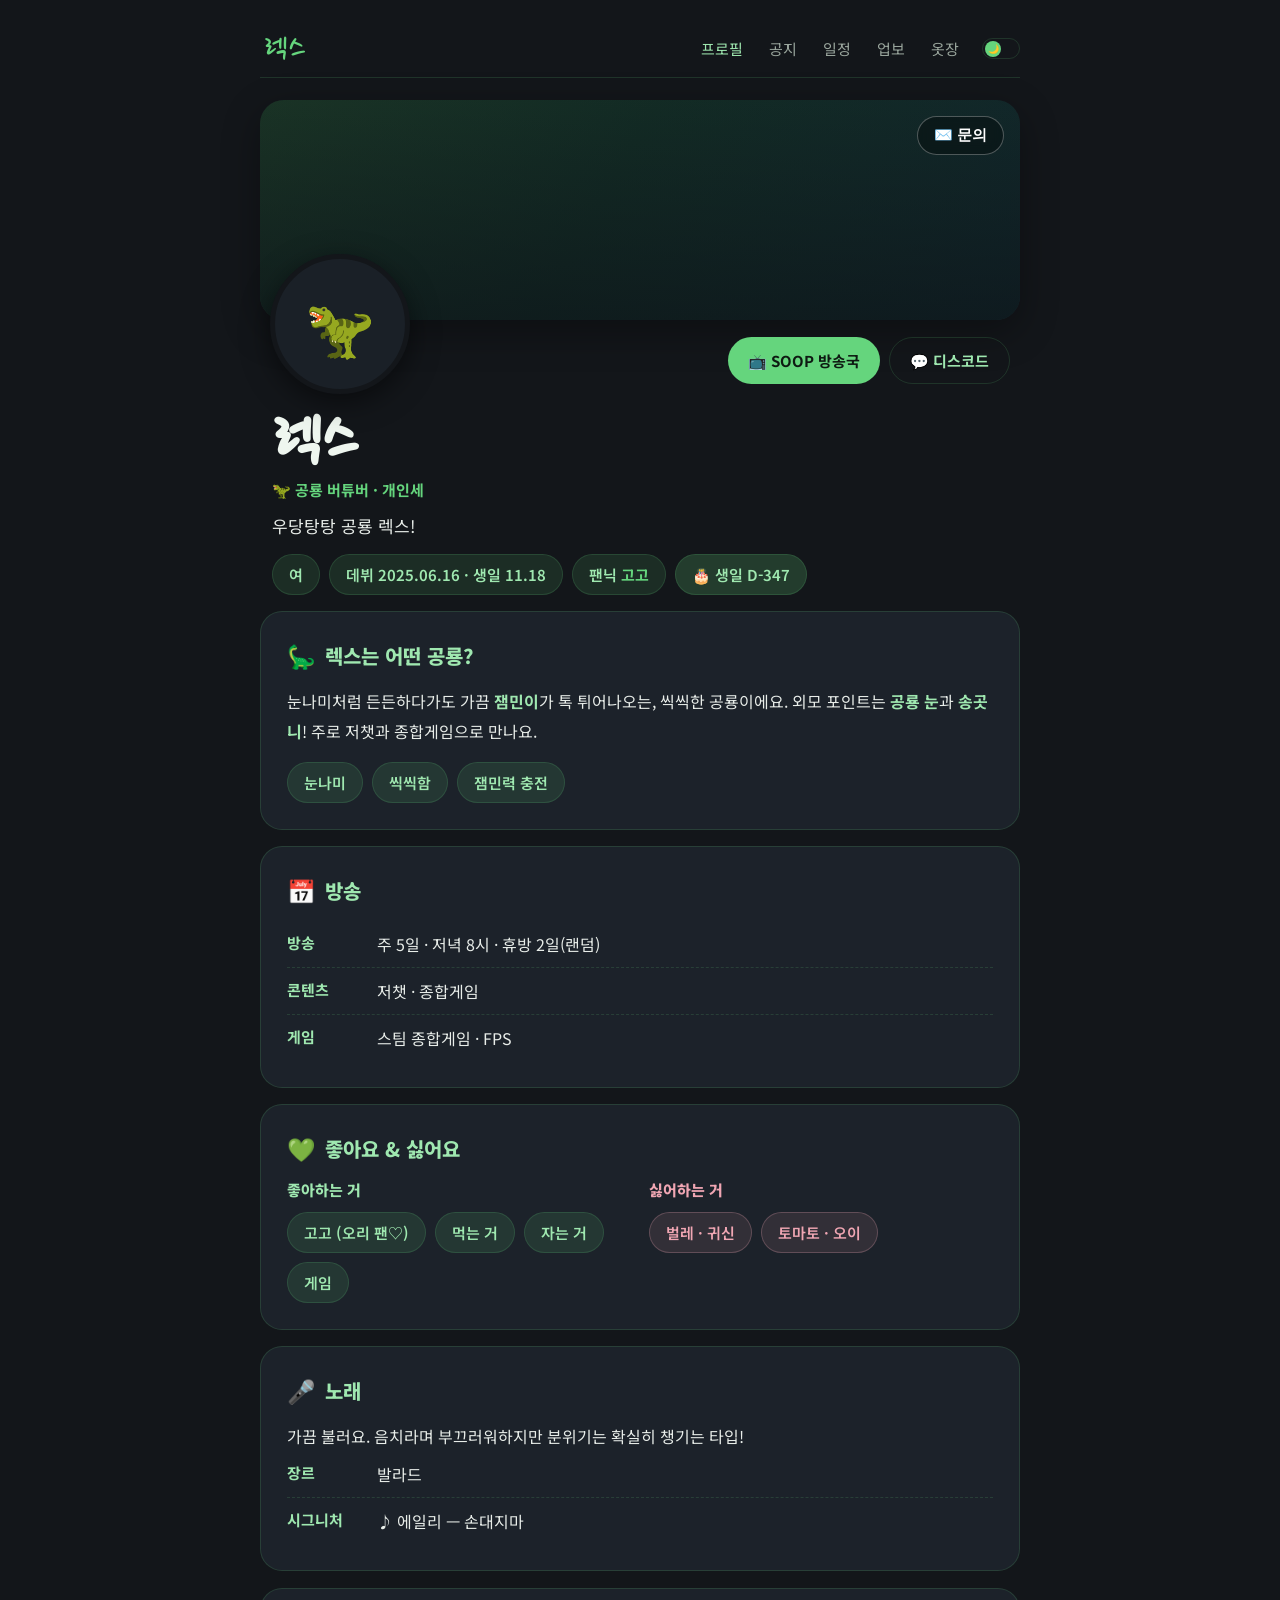
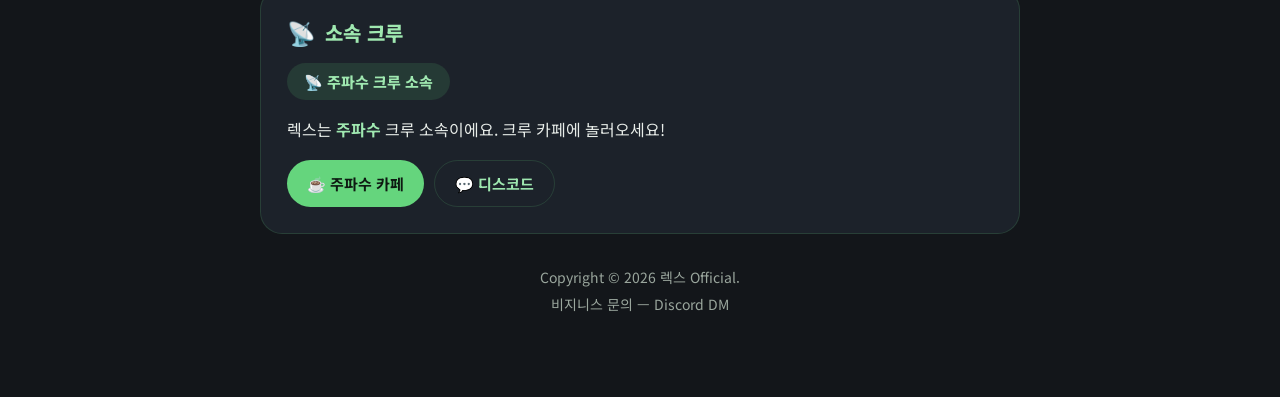
==== commit 1cfb03dd: "Add files via upload" ====
--- a/index.html
+++ b/index.html
@@ -17,7 +17,7 @@
     :root{
       --bg:#13161A; --bg2:#0E1115; --card:#1C222A; --main:#65D57D; --soft:#9FE8B0; --line:rgba(101,213,125,.16);
       --text:#E8EDE9; --tsoft:#9AA69D; --pink:#F0A6B3; --page:760px;
-      --banner-h:338px; --hand:'Nanum Pen Script',cursive; --pen:'Noto Sans KR',sans-serif;
+      --banner-h:220px; --hand:'Nanum Pen Script',cursive; --pen:'Noto Sans KR',sans-serif;
     }
     body.dim{ --bg:#1A2027; --bg2:#151B22; --card:#242C35; --text:#F2F7F3; --tsoft:#A7B3AA; }
     *{ margin:0; padding:0; box-sizing:border-box; }
@@ -37,6 +37,7 @@
     .band .bgimg{ position:absolute; inset:0; background-size:cover; background-position:center; background-repeat:no-repeat; }
     .band .bgimg.blur{ filter:blur(30px) brightness(.62); transform:scale(1.35); }
     .band .grad{ position:absolute; inset:0; background:linear-gradient(180deg, rgba(13,22,18,.2) 0%, rgba(13,20,24,.7) 100%); }
+    .band .grad.soft{ background:linear-gradient(180deg, rgba(0,0,0,0) 58%, rgba(13,20,24,.5) 100%); }
     .band .iq{ position:absolute; top:16px; right:16px; z-index:3; background:rgba(0,0,0,.32); border:1px solid rgba(255,255,255,.28); color:#fff; font-size:15px; font-weight:700; padding:9px 16px; border-radius:999px; cursor:pointer; backdrop-filter:blur(6px); }
     .band .iq:hover{ background:var(--main); color:#0e1a12; border-color:var(--main); }
     .head{ display:flex; align-items:flex-end; justify-content:space-between; gap:14px; padding:0 10px; margin-top:-66px; position:relative; z-index:2; flex-wrap:wrap; }
@@ -96,7 +97,7 @@
 <div class="profile">
   <div class="band">
     <div class="bgimg" id="bannerImg"></div>
-    <div class="grad"></div>
+    <div class="grad" id="bannerGrad"></div>
     <button class="iq" onclick="openInquiry()">✉️ 문의</button>
   </div>
   <div class="head">
@@ -207,10 +208,10 @@
     if(avatarUrl && img){ img.src=avatarUrl; img.style.display='block'; if(em) em.style.display='none'; }
 
     // 배너: 직접 배너 URL이 있으면 그걸(중앙), 없으면 SOOP 프사를 흐리게 깔아 연동
-    const bg=document.getElementById('bannerImg');
+    const bg=document.getElementById('bannerImg'), grad=document.getElementById('bannerGrad');
     if(bg){
-      if(d.banner){ bg.style.backgroundImage=`url("${d.banner}")`; bg.classList.remove('blur'); }
-      else if(avatarUrl){ bg.style.backgroundImage=`url("${avatarUrl}")`; bg.classList.add('blur'); }
+      if(d.banner){ bg.style.backgroundImage=`url("${d.banner}")`; bg.classList.remove('blur'); if(grad) grad.classList.add('soft'); }
+      else if(avatarUrl){ bg.style.backgroundImage=`url("${avatarUrl}")`; bg.classList.add('blur'); if(grad) grad.classList.remove('soft'); }
     }
 
     const set=(id,v)=>{ const el=document.getElementById(id); if(el) el.textContent=v||''; };
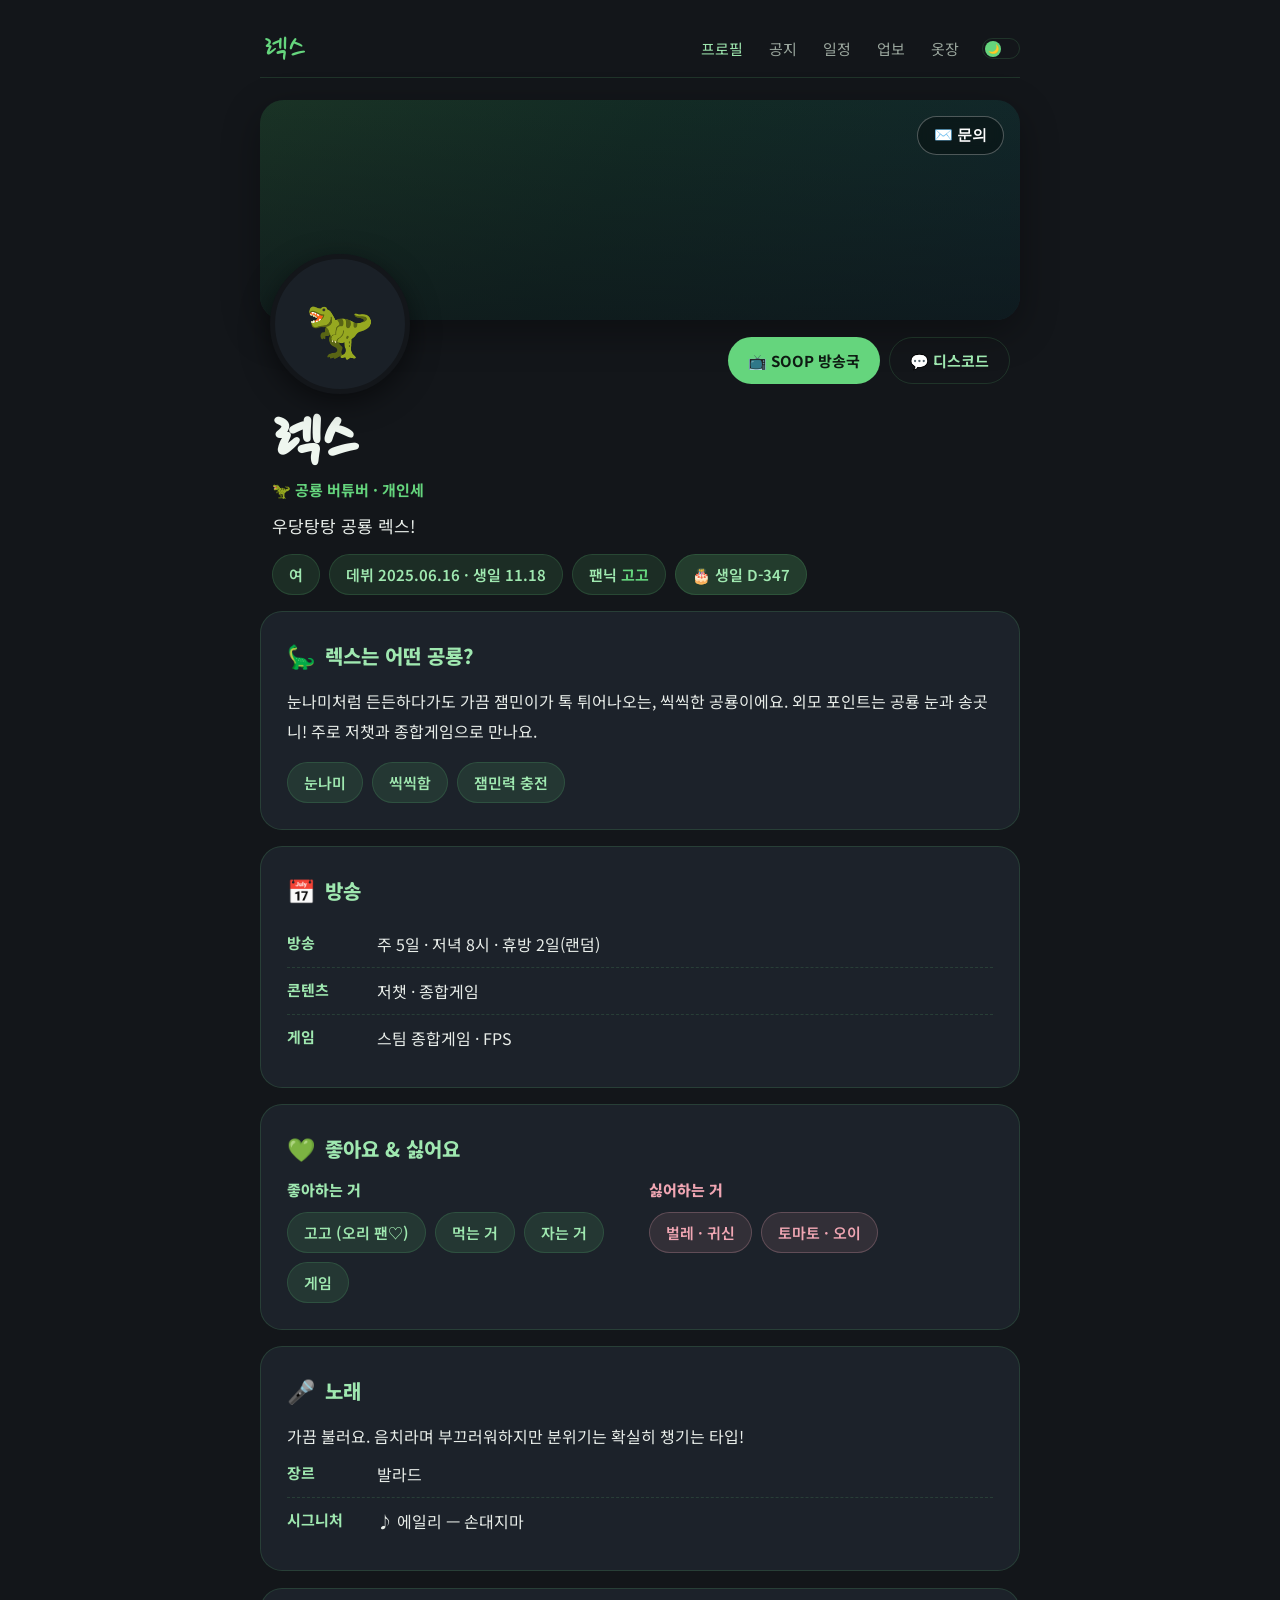
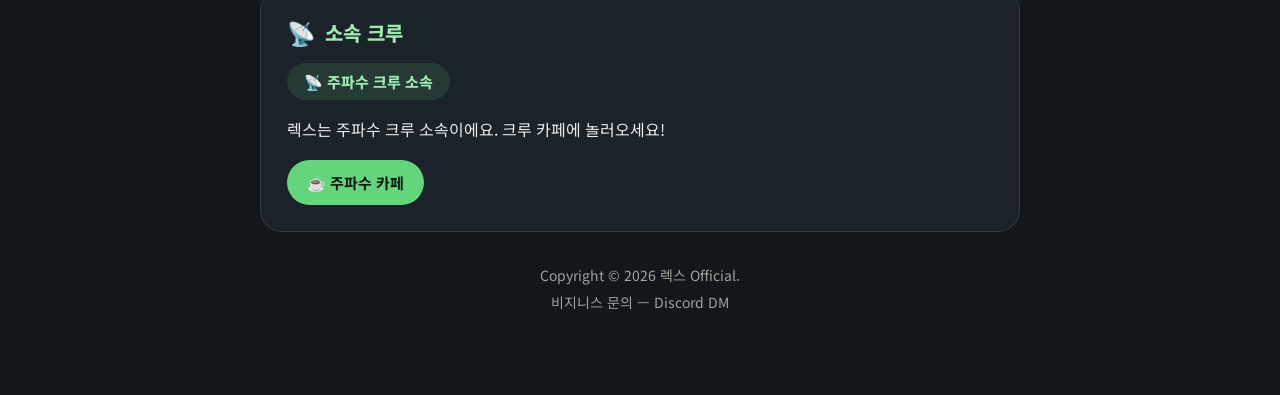
==== commit 3075e1b7: "Add files via upload" ====
--- a/index.html
+++ b/index.html
@@ -106,16 +106,16 @@
       <span id="avatarEmoji">🦖</span>
     </div>
     <div class="hbtns">
-      <a class="btn fill" href="https://www.sooplive.com/station/fonetree" target="_blank" rel="noopener">📺 SOOP 방송국</a>
-      <a class="btn line" href="https://discord.gg/Ug9bsttu" target="_blank" rel="noopener">💬 디스코드</a>
+      <a class="btn fill" id="btn-soop" href="https://www.sooplive.com/station/fonetree" target="_blank" rel="noopener">📺 SOOP 방송국</a>
+      <a class="btn line" id="btn-discord" href="https://discord.gg/Ug9bsttu" target="_blank" rel="noopener">💬 디스코드</a>
     </div>
   </div>
   <div class="pbody">
     <h1 class="pname" id="info-name">렉스</h1>
-    <div class="peb">🦖 공룡 버튜버 · 개인세</div>
+    <div class="peb" id="info-eyebrow">🦖 공룡 버튜버 · 개인세</div>
     <p class="pbio" id="info-catchphrase">우당탕탕 공룡 렉스!</p>
     <div class="meta">
-      <span class="chip">여</span>
+      <span class="chip" id="info-gender">여</span>
       <span class="chip" id="info-dates"></span>
       <span class="chip">팬닉 <b id="info-fandom"></b></span>
       <span class="chip day" id="dday-chip" style="display:none"><span id="dday"></span></span>
@@ -124,16 +124,16 @@
 
   <div class="card">
     <h2><span class="ic">🦕</span>렉스는 어떤 공룡?</h2>
-    <p>눈나미처럼 든든하다가도 가끔 <b>잼민이</b>가 톡 튀어나오는, 씩씩한 공룡이에요. 외모 포인트는 <b>공룡 눈</b>과 <b>송곳니</b>! 주로 저챗과 종합게임으로 만나요.</p>
+    <p id="info-about"></p>
     <div class="chips mt" id="info-tags"></div>
   </div>
 
   <div class="card">
     <h2><span class="ic">📅</span>방송</h2>
     <div class="rows">
-      <div class="r"><span class="k">방송</span><span class="v">주 5일 · 저녁 8시 · 휴방 2일(랜덤)</span></div>
-      <div class="r"><span class="k">콘텐츠</span><span class="v">저챗 · 종합게임</span></div>
-      <div class="r"><span class="k">게임</span><span class="v">스팀 종합게임 · FPS</span></div>
+      <div class="r"><span class="k">방송</span><span class="v" id="info-schedule"></span></div>
+      <div class="r"><span class="k">콘텐츠</span><span class="v" id="info-content"></span></div>
+      <div class="r"><span class="k">게임</span><span class="v" id="info-games"></span></div>
     </div>
   </div>
 
@@ -155,20 +155,19 @@
 
   <div class="card">
     <h2><span class="ic">🎤</span>노래</h2>
-    <p>가끔 불러요. 음치라며 부끄러워하지만 분위기는 확실히 챙기는 타입!</p>
+    <p id="info-song"></p>
     <div class="rows">
-      <div class="r"><span class="k">장르</span><span class="v">발라드</span></div>
-      <div class="r"><span class="k">시그니처</span><span class="v">♪ 에일리 — 손대지마</span></div>
+      <div class="r"><span class="k">장르</span><span class="v" id="info-genre"></span></div>
+      <div class="r"><span class="k">시그니처</span><span class="v" id="info-signature"></span></div>
     </div>
   </div>
 
   <div class="card">
     <h2><span class="ic">📡</span>소속 크루</h2>
-    <span class="crewbadge">📡 주파수 크루 소속</span>
-    <p>렉스는 <b>주파수</b> 크루 소속이에요. 크루 카페에 놀러오세요!</p>
+    <span class="crewbadge" id="info-crew-badge">📡 주파수 크루 소속</span>
+    <p id="info-crew-desc"></p>
     <div class="crewrow">
-      <a class="btn fill" href="https://cafe.naver.com/zoopasu" target="_blank" rel="noopener">☕ 주파수 카페</a>
-      <a class="btn line" href="https://discord.gg/Ug9bsttu" target="_blank" rel="noopener">💬 디스코드</a>
+      <a class="btn fill" id="btn-cafe" href="https://cafe.naver.com/zoopasu" target="_blank" rel="noopener">☕ 주파수 카페</a>
     </div>
   </div>
 </div>
@@ -188,12 +187,16 @@
   // DB(profile id=1)가 비어도 아래 기본값으로 보임. 관리자에서 바꾸면 그 값이 우선.
   const defaults = {
     'soop-id':'fonetree', avatar:'', banner:'',   // avatar/banner: 직접 이미지(.jpg/.png/.gif) URL 넣으면 우선
-    'info-name':'렉스', 'info-catchphrase':'우당탕탕 공룡 렉스!',
-    'info-tags':'눈나미, 씩씩함, 잼민력 충전', 'info-fandom':'고고',
-    'info-dates':'데뷔 2025.06.16 · 생일 11.18',
+    'info-name':'렉스', 'info-eyebrow':'🦖 공룡 버튜버 · 개인세', 'info-catchphrase':'우당탕탕 공룡 렉스!',
+    'info-gender':'여', 'info-dates':'데뷔 2025.06.16 · 생일 11.18', 'info-fandom':'고고', birthday:'11-18',
+    'info-about':'눈나미처럼 든든하다가도 가끔 잼민이가 톡 튀어나오는, 씩씩한 공룡이에요. 외모 포인트는 공룡 눈과 송곳니! 주로 저챗과 종합게임으로 만나요.',
+    'info-tags':'눈나미, 씩씩함, 잼민력 충전',
+    'info-schedule':'주 5일 · 저녁 8시 · 휴방 2일(랜덤)', 'info-content':'저챗 · 종합게임', 'info-games':'스팀 종합게임 · FPS',
+    'info-song':'가끔 불러요. 음치라며 부끄러워하지만 분위기는 확실히 챙기는 타입!', 'info-genre':'발라드', 'info-signature':'♪ 에일리 — 손대지마',
+    'info-crew':'주파수', 'info-crew-desc':'렉스는 주파수 크루 소속이에요. 크루 카페에 놀러오세요!',
+    'info-cafe':'https://cafe.naver.com/zoopasu', 'info-discord':'https://discord.gg/Ug9bsttu', 'info-channel':'https://www.sooplive.com/station/fonetree',
     like1:'고고 (오리 팬♡)', like2:'먹는 거', like3:'자는 거', like4:'게임',
     dislike1:'벌레 · 귀신', dislike2:'토마토 · 오이',
-    birthday:'11-18',
   };
   function soopAvatar(id){ if(!id) return null; id=id.trim().toLowerCase(); if(id.length<2) return null; return `https://profile.img.sooplive.co.kr/LOGO/${id.slice(0,2)}/${id}/${id}.jpg`; }
 
@@ -214,13 +217,26 @@
       else if(avatarUrl){ bg.style.backgroundImage=`url("${avatarUrl}")`; bg.classList.add('blur'); if(grad) grad.classList.remove('soft'); }
     }
 
-    const set=(id,v)=>{ const el=document.getElementById(id); if(el) el.textContent=v||''; };
-    set('info-name', d['info-name']); set('info-catchphrase', d['info-catchphrase']);
-    set('info-dates', d['info-dates']); set('info-fandom', d['info-fandom']);
-
+    const set=(id,v)=>{ const el=document.getElementById(id); if(el) el.textContent=(v==null?'':v); };
+    const href=(id,v)=>{ const el=document.getElementById(id); if(el){ if(v){ el.href=v; el.style.display=''; } else { el.style.display='none'; } } };
+
+    // 기본 정보
+    set('info-name', d['info-name']); set('info-eyebrow', d['info-eyebrow']); set('info-catchphrase', d['info-catchphrase']);
+    set('info-gender', d['info-gender']); set('info-dates', d['info-dates']); set('info-fandom', d['info-fandom']);
+    // 소개 / 방송 / 노래
+    set('info-about', d['info-about']);
+    set('info-schedule', d['info-schedule']); set('info-content', d['info-content']); set('info-games', d['info-games']);
+    set('info-song', d['info-song']); set('info-genre', d['info-genre']); set('info-signature', d['info-signature']);
+    // 크루 + 버튼
+    const crew=(d['info-crew']||'').trim();
+    set('info-crew-badge', crew ? `📡 ${crew} 크루 소속` : '');
+    set('info-crew-desc', d['info-crew-desc']);
+    const cafeBtn=document.getElementById('btn-cafe'); if(cafeBtn) cafeBtn.textContent=`☕ ${crew||''} 카페`.replace('  ',' ');
+    href('btn-cafe', d['info-cafe']); href('btn-discord', d['info-discord']); href('btn-soop', d['info-channel']);
+
+    // 태그 / 좋아요 / 싫어요
     const tagsEl=document.getElementById('info-tags');
     if(tagsEl) tagsEl.innerHTML=(d['info-tags']||'').split(',').filter(t=>t.trim()).map(t=>`<span class="gchip">${t.trim()}</span>`).join('');
-
     ['like1','like2','like3','like4','dislike1','dislike2'].forEach(id=>{ const el=document.getElementById(id); if(el){ const v=(d[id]||'').trim(); el.textContent=v; el.style.display=v?'':'none'; } });
 
     // 생일 D-Day
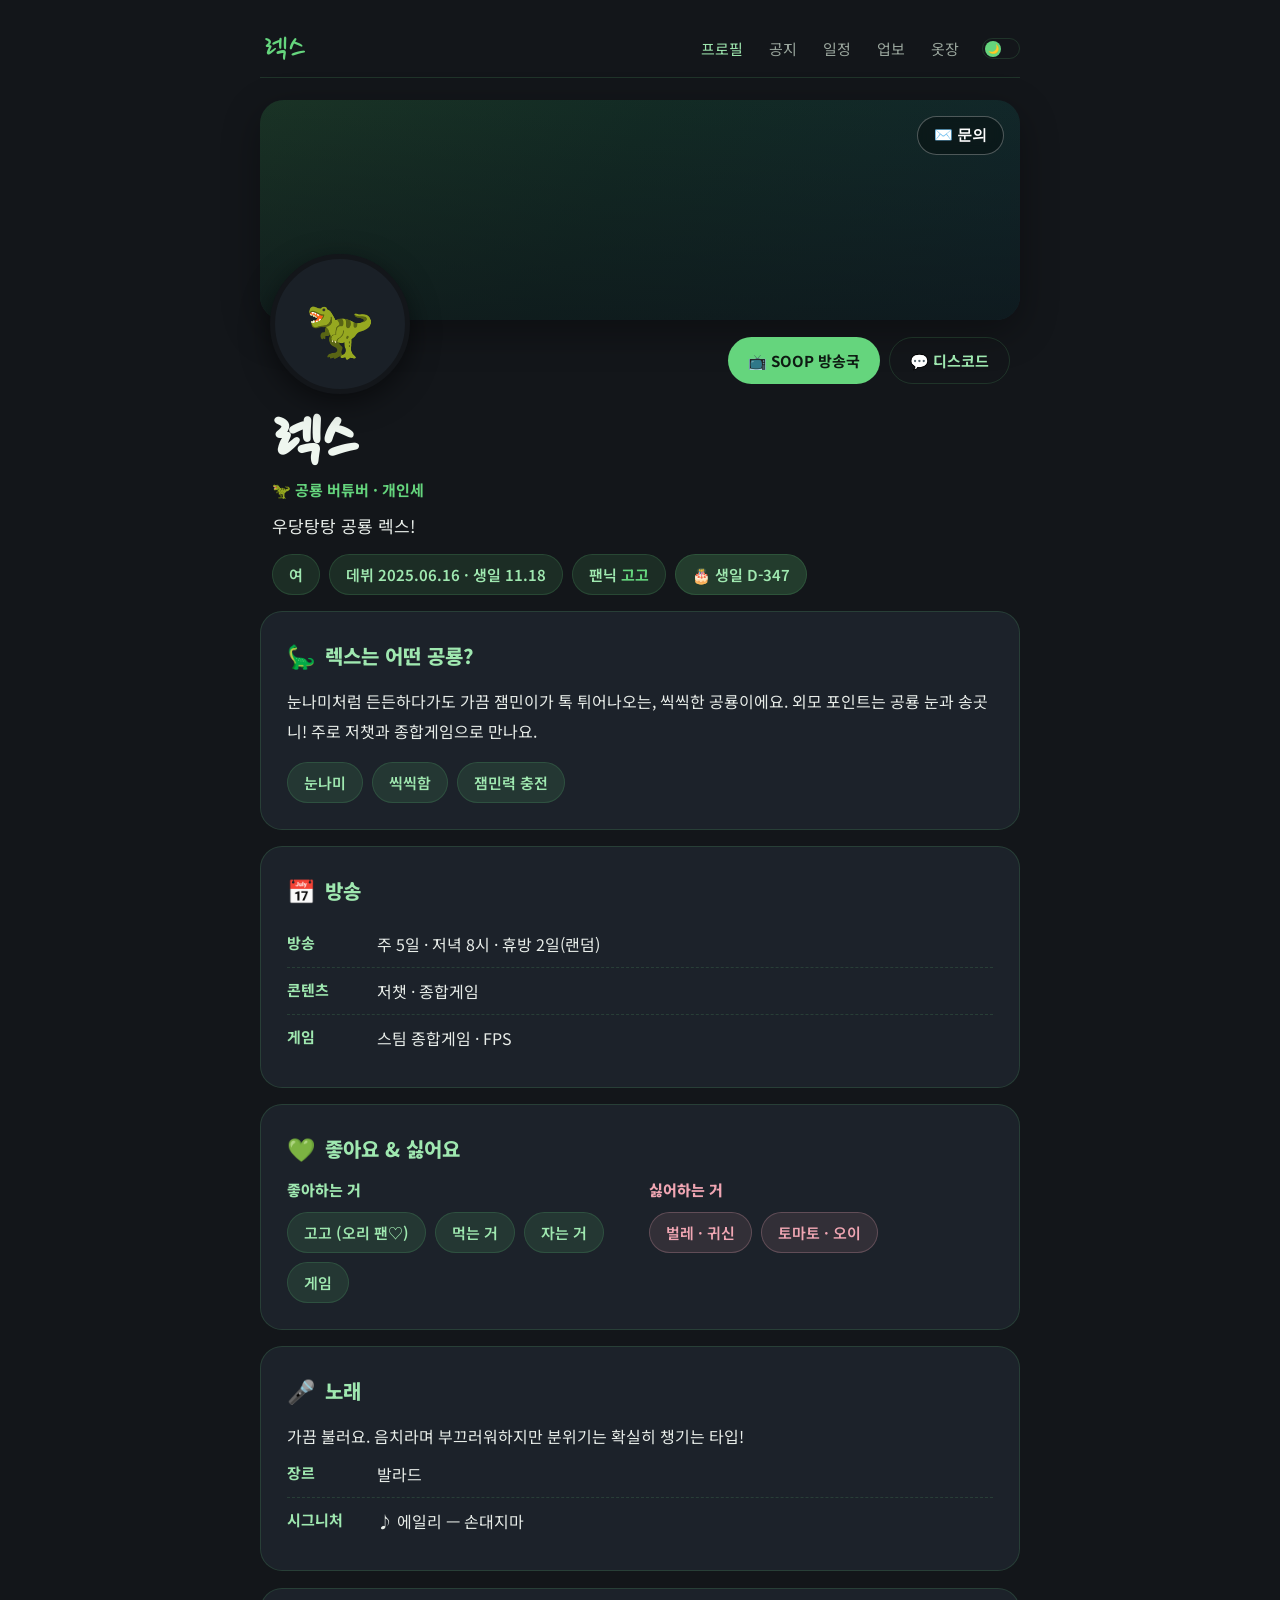
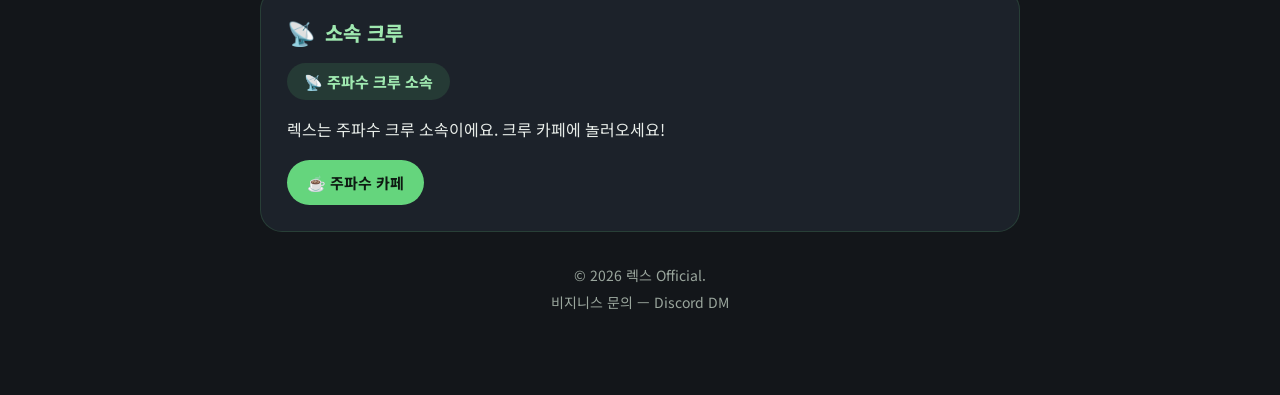
==== commit c48cfc6f: "Update index.html" ====
--- a/index.html
+++ b/index.html
@@ -60,6 +60,7 @@
     .card h2{ font-size:20px; color:var(--soft); display:flex; align-items:center; gap:9px; margin-bottom:14px; font-weight:800; }
     .card h2 .ic{ font-size:23px; }
     .card p{ font-size:16px; line-height:1.9; color:var(--text); } .card p b{ color:var(--soft); }
+    #info-about, #info-song, #info-crew-desc{ white-space:pre-wrap; }
     .chips{ display:flex; gap:9px; flex-wrap:wrap; } .chips.mt{ margin-top:15px; }
     .gchip{ background:rgba(101,213,125,.12); color:var(--soft); border:1.5px solid var(--line); border-radius:999px; padding:9px 16px; font-size:15px; font-weight:600; }
     .gchip.neg{ background:rgba(240,166,179,.1); color:var(--pink); border-color:rgba(240,166,179,.25); }
@@ -172,7 +173,7 @@
   </div>
 </div>
 
-<footer>Copyright © 2026 렉스 Official.<br>비지니스 문의 — Discord DM</footer>
+<footer>© 2026 렉스 Official.<br>비지니스 문의 — Discord DM</footer>
 
 <div class="ov" id="iq-ov" onclick="if(event.target===this)closeInquiry()">
   <div class="mod">
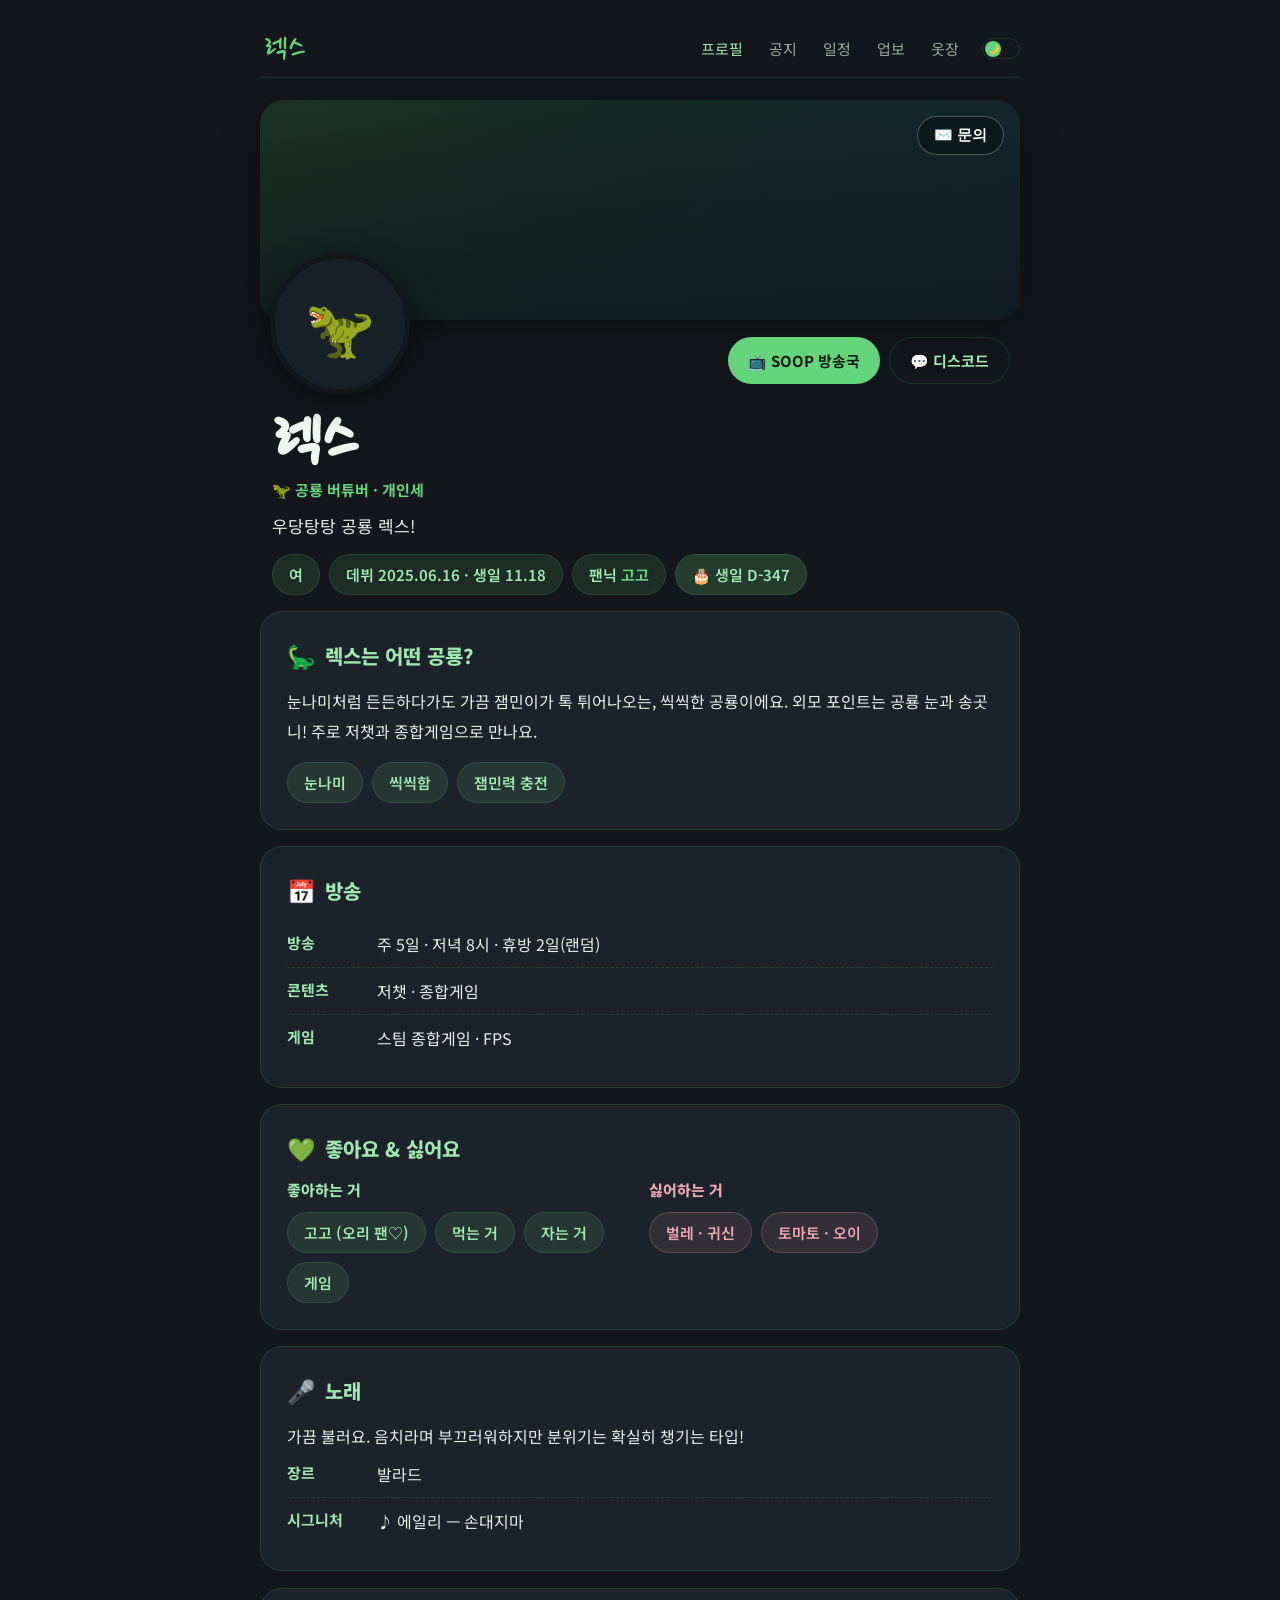
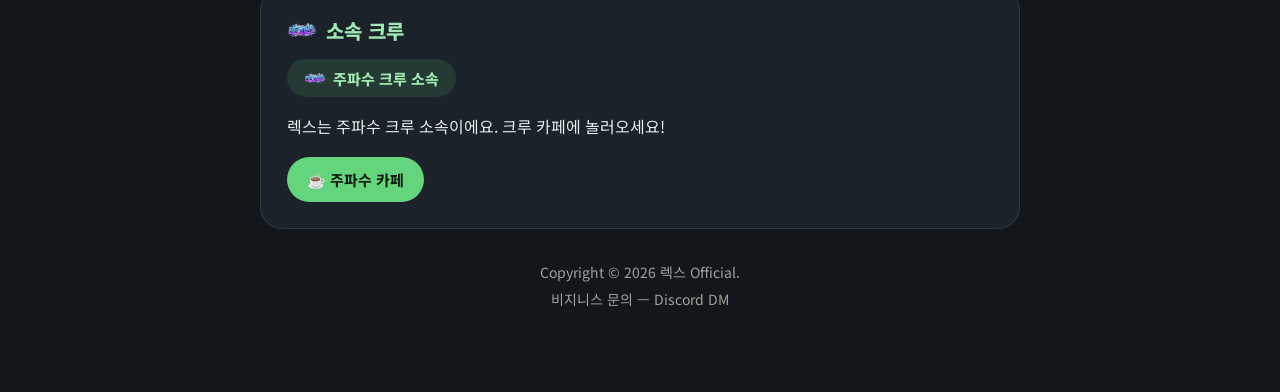
==== commit b6da2a6a: "Add files via upload" ====
--- a/index.html
+++ b/index.html
@@ -18,6 +18,7 @@
       --bg:#13161A; --bg2:#0E1115; --card:#1C222A; --main:#65D57D; --soft:#9FE8B0; --line:rgba(101,213,125,.16);
       --text:#E8EDE9; --tsoft:#9AA69D; --pink:#F0A6B3; --page:760px;
       --banner-h:220px; --hand:'Nanum Pen Script',cursive; --pen:'Noto Sans KR',sans-serif;
+      --jupasu:url("[data-uri]");
     }
     body.dim{ --bg:#1A2027; --bg2:#151B22; --card:#242C35; --text:#F2F7F3; --tsoft:#A7B3AA; }
     *{ margin:0; padding:0; box-sizing:border-box; }
@@ -59,6 +60,7 @@
     .card:first-of-type{ margin-top:22px; }
     .card h2{ font-size:20px; color:var(--soft); display:flex; align-items:center; gap:9px; margin-bottom:14px; font-weight:800; }
     .card h2 .ic{ font-size:23px; }
+    .card h2 .ic.logo{ display:inline-block; width:30px; height:30px; background:var(--jupasu) center/contain no-repeat; }
     .card p{ font-size:16px; line-height:1.9; color:var(--text); } .card p b{ color:var(--soft); }
     #info-about, #info-song, #info-crew-desc{ white-space:pre-wrap; }
     .chips{ display:flex; gap:9px; flex-wrap:wrap; } .chips.mt{ margin-top:15px; }
@@ -69,6 +71,7 @@
     .ld{ display:grid; grid-template-columns:1fr 1fr; gap:18px; } @media(max-width:520px){ .ld{ grid-template-columns:1fr; gap:16px; } }
     .ld .lab{ font-size:15px; font-weight:800; margin-bottom:12px; } .ld .like .lab{ color:var(--soft); } .ld .dis .lab{ color:var(--pink); }
     .crewbadge{ display:inline-flex; gap:7px; align-items:center; background:rgba(101,213,125,.13); color:var(--soft); font-weight:800; font-size:15px; padding:8px 17px; border-radius:999px; margin-bottom:14px; }
+    .crewbadge .clogo{ display:inline-block; width:22px; height:22px; background:var(--jupasu) center/contain no-repeat; flex-shrink:0; }
     .crewrow{ display:flex; gap:10px; flex-wrap:wrap; margin-top:16px; }
     footer{ max-width:var(--page); margin:30px auto 0; text-align:center; color:var(--tsoft); font-size:14px; line-height:1.9; }
     @media(max-width:560px){ .pname{ font-size:62px; } body{ padding:0 16px 70px; } }
@@ -164,8 +167,8 @@
   </div>
 
   <div class="card">
-    <h2><span class="ic">📡</span>소속 크루</h2>
-    <span class="crewbadge" id="info-crew-badge">📡 주파수 크루 소속</span>
+    <h2><span class="ic logo"></span>소속 크루</h2>
+    <span class="crewbadge"><span class="clogo"></span><span id="info-crew-badge">주파수 크루 소속</span></span>
     <p id="info-crew-desc"></p>
     <div class="crewrow">
       <a class="btn fill" id="btn-cafe" href="https://cafe.naver.com/zoopasu" target="_blank" rel="noopener">☕ 주파수 카페</a>
@@ -173,7 +176,7 @@
   </div>
 </div>
 
-<footer>© 2026 렉스 Official.<br>비지니스 문의 — Discord DM</footer>
+<footer>Copyright © 2026 렉스 Official.<br>비지니스 문의 — Discord DM</footer>
 
 <div class="ov" id="iq-ov" onclick="if(event.target===this)closeInquiry()">
   <div class="mod">
@@ -230,7 +233,7 @@
     set('info-song', d['info-song']); set('info-genre', d['info-genre']); set('info-signature', d['info-signature']);
     // 크루 + 버튼
     const crew=(d['info-crew']||'').trim();
-    set('info-crew-badge', crew ? `📡 ${crew} 크루 소속` : '');
+    set('info-crew-badge', crew ? `${crew} 크루 소속` : '');
     set('info-crew-desc', d['info-crew-desc']);
     const cafeBtn=document.getElementById('btn-cafe'); if(cafeBtn) cafeBtn.textContent=`☕ ${crew||''} 카페`.replace('  ',' ');
     href('btn-cafe', d['info-cafe']); href('btn-discord', d['info-discord']); href('btn-soop', d['info-channel']);
